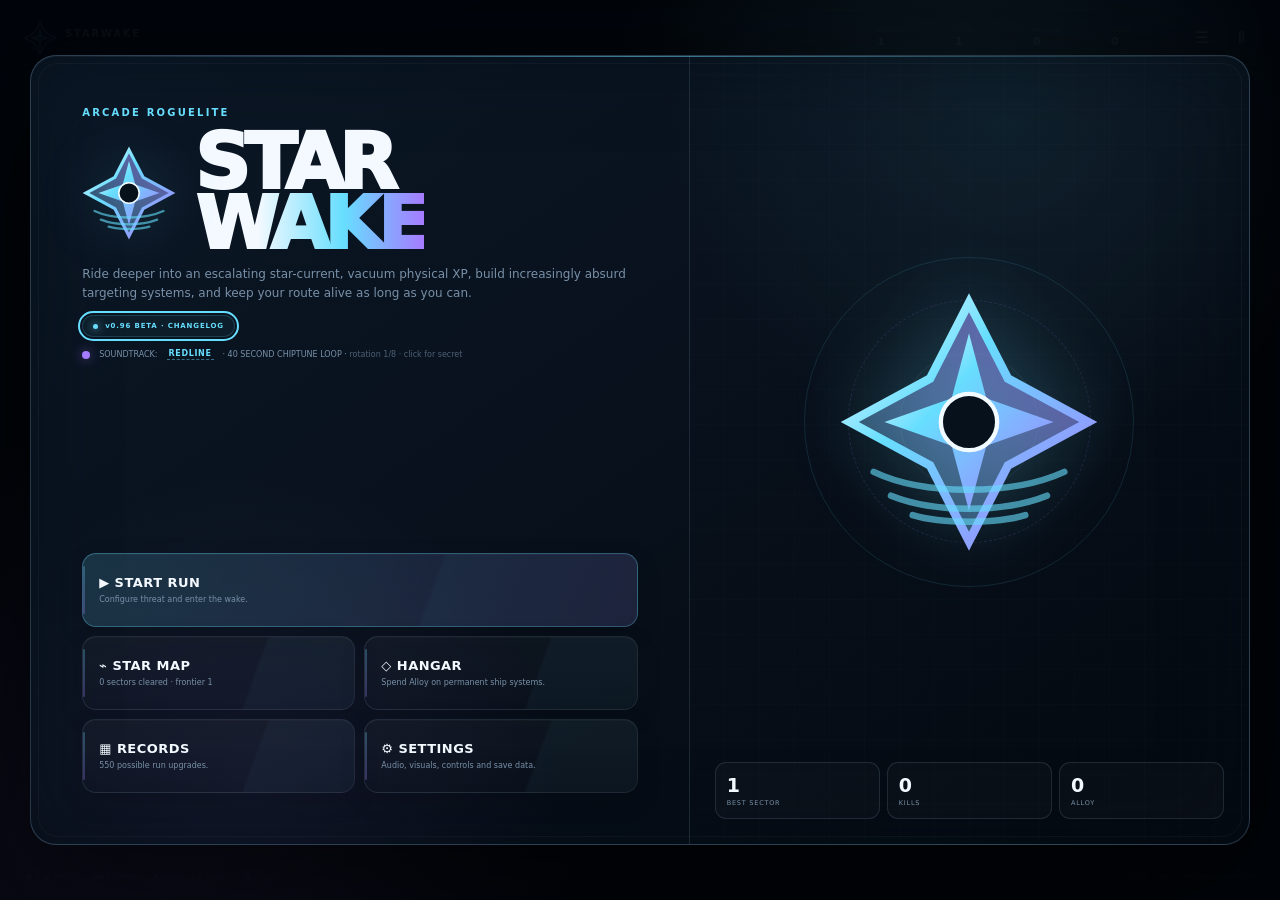
==== index.html @ 45fe1b69 "Initial Beta Release" ====
<!doctype html>
<html lang="en">
<head>
<meta charset="utf-8">
<meta name="viewport" content="width=device-width,initial-scale=1,viewport-fit=cover">
<title>STARWAKE v0.96 Beta</title>
<link rel="stylesheet" href="assets/css/core/tokens.css">
<link rel="stylesheet" href="assets/css/core/base.css">
<link rel="stylesheet" href="assets/css/front/shell.css">
<link rel="stylesheet" href="assets/css/front/identity.css">
<link rel="stylesheet" href="assets/css/front/menu.css">
<link rel="stylesheet" href="assets/css/front/screens.css">
<link rel="stylesheet" href="assets/css/front/changelog.css">
<link rel="stylesheet" href="assets/css/front/settings.css">
<link rel="stylesheet" href="assets/css/front/wipe.css">
<link rel="stylesheet" href="assets/css/game/layout.css">
<link rel="stylesheet" href="assets/css/game/hud.css">
<link rel="stylesheet" href="assets/css/game/drawer.css">
<link rel="stylesheet" href="assets/css/game/modal.css">
<link rel="stylesheet" href="assets/css/game/touch.css">
<link rel="stylesheet" href="assets/css/responsive/tablet.css">
<link rel="stylesheet" href="assets/css/responsive/mobile.css">
<link rel="stylesheet" href="assets/css/responsive/short-screen.css">
</head>
<body>
<div class="damage-screen-flash" id="damageScreenFlash"></div>

<div class="front-layer" id="frontLayer">
  <div class="front-shell" id="frontContent"></div>
</div>

<div class="game-app" id="gameApp">
  <header class="game-header">
    <div class="game-brand">
      <svg class="header-logo-svg" viewBox="0 0 100 100" aria-label="STARWAKE logo">
       <defs><linearGradient id="swg" x1="0" y1="0" x2="1" y2="1"><stop stop-color="#f2fbff"/><stop offset=".42" stop-color="#67defe"/><stop offset="1" stop-color="#a57bff"/></linearGradient></defs>
       <path d="M50 5 66 34 95 50 66 66 50 95 34 66 5 50 34 34Z" fill="none" stroke="url(#swg)" stroke-width="5"/>
       <path d="M50 18 58 42 82 50 58 58 50 82 42 58 18 50 42 42Z" fill="url(#swg)" opacity=".92"/>
       <path d="M15 71c21 8 48 8 70 0M21 80c17 6 40 6 58 0" fill="none" stroke="#67defe" stroke-width="3" stroke-linecap="round" opacity=".55"/>
      </svg>
      <div><strong>STARWAKE</strong><small>BETA BUILD</small></div>
    </div>
    <div class="run-meta">
      <div class="meta-chip"><span>SECTOR</span><b id="sectorTop">1</b></div>
      <div class="meta-chip"><span>LEVEL</span><b id="levelTop">1</b></div>
      <div class="meta-chip"><span>SALVAGE</span><b id="scrapTop">0</b></div>
      <div class="meta-chip alloy"><span>ALLOY</span><b id="alloyTop">0</b></div>
    </div>
    <div class="header-actions">
      <button class="icon-button" id="runMenuBtn" type="button" aria-label="Open build">☰</button>
      <button class="icon-button" id="pauseBtn" type="button" aria-label="Pause">Ⅱ</button>
    </div>
  </header>

  <main class="game-layout">
    <section class="game-stage" id="gamewrap">
      <canvas id="game"></canvas>

      <div class="run-hud">
        <div class="vitals">
          <div class="hud-stat"><div class="hud-head"><span>HULL</span><b id="hpText">100 / 100</b></div><div class="hud-bar"><div class="hull-fill" id="hullFill"></div></div></div>
          <div class="hud-stat"><div class="hud-head"><span>SHIELD <i class="core-state" id="shieldCoreState">NO CORE</i></span><b id="shieldText">0 / 0</b></div><div class="hud-bar"><div class="shield-fill" id="shieldFill"></div></div></div>
          <div class="hud-stat"><div class="hud-head"><span>XP</span><b id="xpText">0 / 35</b></div><div class="hud-bar"><div class="xp-fill" id="xpFill"></div></div></div>
        </div>
        <div class="hud-right-dock">
          <div class="phase-visual" aria-label="Phase Shift status">
            <div class="phase-visual-top"><span>PHASE SHIFT</span><b id="dashText">READY</b></div>
            <div class="phase-visual-key"><span id="phaseKeyVisual">SPACE</span><small>ABILITY STATUS</small></div>
            <div class="thin-track"><div id="phaseFill"></div></div>
          </div>
          <div class="counters">
            <div class="counter"><i>✹</i><div><b id="bombCount">1</b><small>NOVA</small></div></div>
            <div class="counter"><i>↻</i><div><b id="rerollCount">1</b><small>REROLL</small></div></div>
            <div class="counter"><i>×</i><div><b id="comboText">1.0</b><small>COMBO</small></div></div>
          </div>
        </div>
      </div>

      <div class="sector-card"><div class="sector-head"><span id="sectorModText">SECTOR CLEARANCE</span><b id="waveText">0 / 8</b></div><div class="sector-track"><div id="waveBar"></div></div></div>
      <div class="bossbar" id="bossBar"><div class="boss-head"><span id="bossName">ABYSS WARDEN</span><b id="bossHpText">100%</b></div><div class="boss-track"><div id="bossFill"></div></div></div>

      <div class="abilities">
        <div class="ability timed" id="overdriveStatus"><div class="ability-head"><span>OVERDRIVE</span><b id="overdriveText">OFF</b></div><div class="thin-track"><div id="overdriveFill"></div></div></div>
        <div class="ability timed" id="magnetStatus"><div class="ability-head"><span>MAGNET</span><b id="magnetText">OFF</b></div><div class="thin-track"><div id="magnetFill"></div></div></div>
        <div class="ability timed" id="slowStatus"><div class="ability-head"><span>SLOW FIELD</span><b id="slowText">OFF</b></div><div class="thin-track"><div id="slowFill"></div></div></div>
      </div>

      <div class="touch-controls" id="touchControls">
        <div class="touch-group">
          <button class="touch-btn move" id="touchLeft" type="button">◀</button>
          <button class="touch-btn move" id="touchRight" type="button">▶</button>
        </div>
        <div class="touch-group">
          <button class="touch-btn action phase" id="touchPhase" type="button">PHASE</button>
          <button class="touch-btn action bomb" id="touchBomb" type="button">NOVA</button>
          <button class="touch-btn action" id="touchBuild" type="button">BUILD</button>
          <button class="touch-btn action" id="touchPause" type="button">Ⅱ</button>
        </div>
      </div>

      <div class="overlay" id="overlay"><div class="modal" id="overlayCard"></div></div>
    </section>

    <aside class="run-drawer" id="runDrawer">
      <div class="drawer-head"><div><small>RUN SYSTEMS</small><strong>CURRENT BUILD</strong></div><button class="drawer-close" id="drawerClose" type="button">×</button></div>
      <div class="drawer-tabs">
        <button class="tab active" data-tab="build">BUILD</button>
        <button class="tab" data-tab="missions">MISSIONS</button>
        <button class="tab" data-tab="hangar">HANGAR</button>
        <button class="tab" data-tab="stats">STATS</button>
      </div>
      <div class="sidecontent" id="sidecontent"></div>
    </aside>
  </main>

  <footer class="game-footer">
    <span><kbd id="hintMoveLeft">A</kbd>/<kbd id="hintMoveRight">D</kbd> MOVE</span><span><kbd id="hintPhase">SPACE</kbd> PHASE</span><span><kbd id="hintNova">F</kbd> NOVA</span><span><kbd id="hintPause">P</kbd> PAUSE</span><span><kbd id="hintBuild">Q</kbd> BUILD</span>
    <span class="spacer"></span><span>MOUSE · TOUCH · CONTROLLER SUPPORTED</span>
  </footer>
</div>

<script src="assets/js/core/dom.js"></script>
<script src="assets/js/core/settings.js"></script>
<script src="assets/js/core/controls.js"></script>
<script src="assets/js/audio/context.js"></script>
<script src="assets/js/audio/sfx.js"></script>
<script src="assets/js/audio/music/sequencer.js"></script>
<script src="assets/js/audio/music/composer.js"></script>
<script src="assets/js/audio/music/tracks/redline.js"></script>
<script src="assets/js/audio/music/tracks/afterimage.js"></script>
<script src="assets/js/audio/music/tracks/rotation/iron-halo.js"></script>
<script src="assets/js/audio/music/tracks/rotation/event-horizon.js"></script>
<script src="assets/js/audio/music/tracks/rotation/glass-comet.js"></script>
<script src="assets/js/audio/music/tracks/rotation/solar-wound.js"></script>
<script src="assets/js/audio/music/tracks/rotation/terminal-bloom.js"></script>
<script src="assets/js/audio/music/tracks/rotation/blackout-drive.js"></script>
<script src="assets/js/audio/music/tracks/rotation/astral-crown.js"></script>
<script src="assets/js/upgrades/catalog.js"></script>
<script src="assets/js/upgrades/presentation.js"></script>
<script src="assets/js/upgrades/pool.js"></script>
<script src="assets/js/game/state/progression-data.js"></script>
<script src="assets/js/game/state/runtime.js"></script>
<script src="assets/js/game/state/create-run.js"></script>
<script src="assets/js/game/state/lifecycle.js"></script>
<script src="assets/js/ui/data/changelog-data.js"></script>
<script src="assets/js/ui/branding/logo.js"></script>
<script src="assets/js/ui/front/common.js"></script>
<script src="assets/js/ui/front/main-launch.js"></script>
<script src="assets/js/ui/front/map.js"></script>
<script src="assets/js/ui/front/hangar.js"></script>
<script src="assets/js/ui/front/settings.js"></script>
<script src="assets/js/ui/front/records.js"></script>
<script src="assets/js/ui/front/changelog.js"></script>
<script src="assets/js/ui/front/share-card.js"></script>
<script src="assets/js/ui/front/death-share.js"></script>
<script src="assets/js/ui/danger/wipe-content.js"></script>
<script src="assets/js/ui/danger/wipe-gauntlet.js"></script>
<script src="assets/js/ui/danger/wipe-shutdown.js"></script>
<script src="assets/js/effects/vfx.js"></script>
<script src="assets/js/game/entities/spawn-drops.js"></script>
<script src="assets/js/game/combat/targeting.js"></script>
<script src="assets/js/game/combat/enemy-damage.js"></script>
<script src="assets/js/game/combat/player-defense.js"></script>
<script src="assets/js/game/run/flow.js"></script>
<script src="assets/js/ui/drawer.js"></script>
<script src="assets/js/input/common.js"></script>
<script src="assets/js/input/controller.js"></script>
<script src="assets/js/input/keyboard.js"></script>
<script src="assets/js/input/ui-events.js"></script>
<script src="assets/js/input/touch.js"></script>
<script src="assets/js/input/pointer.js"></script>
<script src="assets/js/game/update/gameplay.js"></script>
<script src="assets/js/game/update/meta-vfx.js"></script>
<script src="assets/js/render/helpers-enemies.js"></script>
<script src="assets/js/render/player.js"></script>
<script src="assets/js/render/scene.js"></script>
<script src="assets/js/ui/hud.js"></script>
<script src="assets/js/core/loop.js"></script>
<script src="assets/js/core/bootstrap.js"></script>
</body>
</html>
---- assets/css/core/tokens.css ----
/* STARWAKE v0.96 — tokens */

:root{
  --bg:#02050a;--panel:#08111c;--panel2:#0d1927;--card:#101f30;
  --line:rgba(184,224,255,.12);--line2:rgba(184,224,255,.22);
  --text:#f3f9ff;--muted:#7890a8;--cyan:#67defe;--blue:#6b91ff;
  --violet:#a57bff;--green:#72efa5;--gold:#ffd36a;--red:#ff657b;--orange:#ff9b61;
}
---- assets/css/core/base.css ----
/* STARWAKE v0.96 — base */

*{box-sizing:border-box}

html,body{height:100%;margin:0;overflow:hidden;background:var(--bg);color:var(--text);
  font-family:Inter,ui-sans-serif,system-ui,-apple-system,BlinkMacSystemFont,"Segoe UI",sans-serif}

body{background:
 radial-gradient(circle at 16% -8%,rgba(66,158,255,.11),transparent 34%),
 radial-gradient(circle at 88% 5%,rgba(165,123,255,.08),transparent 30%),
 linear-gradient(180deg,#040a13,#02050a 70%)}

button{font:inherit}

button:focus-visible{outline:2px solid var(--cyan);outline-offset:2px}

kbd{font:inherit;border:1px solid rgba(255,255,255,.14);background:#111c29;border-radius:5px;padding:2px 5px;color:#eef9ff}

.tab{min-height:31px;border:1px solid var(--line);border-radius:7px;background:#08111b;color:var(--muted);font-size:6px;cursor:pointer}

.tab.active{color:var(--text);border-color:rgba(103,222,254,.24);background:rgba(103,222,254,.06)}
---- assets/css/front/shell.css ----
/* STARWAKE v0.96 — shell */

.front-layer{position:fixed;inset:0;z-index:300;display:grid;place-items:center;padding:10px;
  background:
  radial-gradient(circle at 75% 17%,rgba(103,222,254,.10),transparent 30%),
  radial-gradient(circle at 14% 90%,rgba(165,123,255,.08),transparent 30%),
  rgba(2,5,10,.97)}

.front-layer.hidden{display:none}

.front-shell{position:relative;width:min(1220px,100%);height:min(790px,calc(100dvh - 20px));min-height:0;
  overflow:hidden;border:1px solid rgba(160,214,255,.22);border-radius:26px;
  background:
    radial-gradient(circle at 80% 8%,rgba(103,222,254,.075),transparent 28%),
    radial-gradient(circle at 18% 92%,rgba(165,123,255,.07),transparent 25%),
    linear-gradient(145deg,rgba(12,24,39,.992),rgba(4,9,16,.997));
  box-shadow:0 36px 130px rgba(0,0,0,.65),inset 0 1px rgba(255,255,255,.035),inset 0 0 80px rgba(4,13,22,.55)}

.front-shell::before{content:"";position:absolute;inset:7px;border:1px solid rgba(255,255,255,.035);border-radius:20px;pointer-events:none;z-index:10}

.front-shell::after{content:"";position:absolute;left:28px;right:28px;top:0;height:1px;background:linear-gradient(90deg,transparent,rgba(103,222,254,.5),transparent);pointer-events:none}

.menu-layout{display:grid;grid-template-columns:minmax(0,1.08fr) minmax(330px,.92fr);height:100%;min-height:0}

.menu-left{padding:clamp(25px,4vw,52px);display:flex;flex-direction:column;min-height:0}
---- assets/css/front/identity.css ----
/* STARWAKE v0.96 — identity */

.menu-eyebrow{font-size:10px;letter-spacing:.22em;color:var(--cyan);font-weight:900}

.menu-title{font-size:clamp(54px,7.2vw,92px);letter-spacing:-.07em;line-height:.84;margin:16px 0 13px;font-weight:950}

.menu-subtitle{max-width:620px;font-size:12px;line-height:1.55;color:var(--muted);margin:0}

.menu-music{display:flex;align-items:center;gap:9px;margin-top:12px;color:var(--muted);font-size:8px}

.music-dot{width:8px;height:8px;border-radius:50%;background:var(--violet);box-shadow:0 0 12px rgba(165,123,255,.55)}

.song-name{appearance:none;border:0;border-bottom:1px dashed rgba(103,222,254,.45);padding:0 2px 1px;background:transparent;color:var(--cyan);font:inherit;font-weight:900;letter-spacing:.08em;cursor:pointer}

.song-name:hover,.song-name:focus-visible{color:#fff;border-bottom-color:#fff;outline:none}

.song-secret-note{opacity:.62}

.version-chip{display:inline-flex;align-items:center;gap:7px;margin-top:13px;width:max-content;border:1px solid rgba(103,222,254,.18);border-radius:999px;
 padding:6px 10px;background:rgba(103,222,254,.045);color:var(--cyan);font-size:7px;font-weight:900;letter-spacing:.12em;cursor:pointer}

.version-chip::before{content:"";width:5px;height:5px;border-radius:50%;background:var(--cyan);box-shadow:0 0 8px var(--cyan)}

.logo-lockup{display:flex;align-items:center;gap:18px;margin:15px 0 12px}

.logo-mark{width:94px;height:94px;filter:drop-shadow(0 0 28px rgba(103,222,254,.17))}

.logo-word{font-weight:950;font-size:clamp(46px,6vw,80px);letter-spacing:-.075em;line-height:.78}

.logo-word span{display:block}

.logo-word span:last-child{background:linear-gradient(90deg,#f3f9ff 0 28%,#67defe 65%,#a57bff);-webkit-background-clip:text;background-clip:text;color:transparent}

.header-logo-svg{width:34px;height:34px;filter:drop-shadow(0 0 9px rgba(103,222,254,.18))}
---- assets/css/front/menu.css ----
/* STARWAKE v0.96 — menu */

.menu-stage .logo-mark{width:min(260px,68%);height:auto;filter:drop-shadow(0 0 38px rgba(103,222,254,.22))}

.menu-nav{display:grid;grid-template-columns:repeat(2,minmax(0,1fr));gap:9px;margin-top:auto}

.menu-button{position:relative;overflow:hidden;min-height:74px;text-align:left;padding:14px 16px;border:1px solid rgba(179,222,255,.11);border-radius:14px;
  color:var(--text);background:linear-gradient(180deg,rgba(255,255,255,.032),rgba(255,255,255,.012));cursor:pointer;transition:.16s ease;
  box-shadow:inset 0 1px rgba(255,255,255,.025),0 8px 26px rgba(0,0,0,.13)}

.menu-button::before{content:"";position:absolute;left:0;top:12px;bottom:12px;width:2px;border-radius:4px;background:linear-gradient(var(--cyan),var(--violet));opacity:.28}

.menu-button::after{content:"";position:absolute;inset:0;background:linear-gradient(110deg,transparent 0 62%,rgba(103,222,254,.035) 63% 100%);pointer-events:none}

.menu-button:hover,.menu-button:focus-visible{transform:translateY(-2px);border-color:rgba(103,222,254,.30);background:rgba(103,222,254,.055)}

.menu-button.primary{grid-column:1/-1;background:linear-gradient(105deg,rgba(103,222,254,.16),rgba(165,123,255,.12));border-color:rgba(103,222,254,.31)}

.menu-button strong{display:block;font-size:13px;letter-spacing:.035em}

.menu-button span{display:block;margin-top:4px;font-size:8px;color:var(--muted);line-height:1.4}

.menu-right{position:relative;padding:25px;border-left:1px solid var(--line);display:flex;flex-direction:column;
  background:
  radial-gradient(circle at 50% 43%,rgba(103,222,254,.075),transparent 30%),
  repeating-linear-gradient(0deg,transparent 0 34px,rgba(255,255,255,.017) 35px),
  repeating-linear-gradient(90deg,transparent 0 34px,rgba(255,255,255,.017) 35px)}

.menu-stage{position:relative;flex:1;display:grid;place-items:center;min-height:0}

.menu-ring{position:absolute;width:min(330px,76%);aspect-ratio:1;border-radius:50%;border:1px solid rgba(103,222,254,.12)}

.menu-ring:before,.menu-ring:after{content:"";position:absolute;border-radius:50%;inset:13%;border:1px dashed rgba(165,123,255,.15)}

.menu-ring:after{inset:29%;border-style:solid;border-color:rgba(255,255,255,.06)}

.menu-ship{position:relative;width:132px;height:175px;filter:drop-shadow(0 0 26px rgba(103,222,254,.24))}

.menu-ship:before{content:"";position:absolute;left:50%;top:5px;transform:translateX(-50%);width:46px;height:132px;
  clip-path:polygon(50% 0,100% 71%,72% 64%,64% 100%,36% 100%,28% 64%,0 71%);
  background:linear-gradient(90deg,#2b85ae,#e9fbff 47%,#67dffe 51%,#1d5c85)}

.menu-ship:after{content:"";position:absolute;left:50%;top:46px;transform:translateX(-50%);width:18px;height:48px;border-radius:50% 50% 30% 30%;
  background:linear-gradient(#d9fdff,#4e8ed2);box-shadow:0 0 25px rgba(103,222,254,.45)}

.menu-record{display:grid;grid-template-columns:repeat(3,1fr);gap:7px}

.menu-record div{padding:11px;border:1px solid var(--line);border-radius:11px;background:rgba(255,255,255,.022)}

.menu-record b{display:block;font-size:19px}

.menu-record span{display:block;margin-top:3px;font-size:6.5px;letter-spacing:.12em;color:var(--muted)}
---- assets/css/front/screens.css ----
/* STARWAKE v0.96 — screens */

.front-screen{display:flex;flex-direction:column;height:100%;min-height:0;padding:26px}

.front-top{display:flex;justify-content:space-between;align-items:center;gap:14px;margin-bottom:14px}

.front-top h2{font-size:25px;margin:0;letter-spacing:-.035em}

.front-top p{font-size:9px;color:var(--muted);margin:4px 0 0}

.front-action,.back-button{border:1px solid var(--line);border-radius:10px;background:#0b1623;color:var(--text);padding:9px 13px;cursor:pointer;font-size:8px}

.front-action.primary{background:linear-gradient(100deg,rgba(103,222,254,.16),rgba(165,123,255,.12));border-color:rgba(103,222,254,.28)}

.content-scroll{min-height:0;overflow:auto;scrollbar-width:none}

.content-scroll::-webkit-scrollbar{display:none}

.screen-card{border:1px solid rgba(179,222,255,.105);border-radius:15px;
 background:linear-gradient(180deg,rgba(255,255,255,.027),rgba(255,255,255,.010));padding:14px;min-height:0;
 box-shadow:inset 0 1px rgba(255,255,255,.025),0 14px 38px rgba(0,0,0,.12)}

.screen-card h3{font-size:11px;margin:0 0 7px}

.screen-card p{font-size:8px;line-height:1.5;color:var(--muted);margin:0}

.launch-grid,.hangar-grid{display:grid;grid-template-columns:repeat(3,1fr);gap:9px}

.launch-card,.hangar-card{padding:13px;border:1px solid var(--line);border-radius:13px;background:rgba(255,255,255,.02);color:var(--text);text-align:left}

button.launch-card,button.hangar-card{cursor:pointer}

.launch-card.selected{border-color:rgba(103,222,254,.38);background:rgba(103,222,254,.055)}

.tile-icon{width:34px;height:34px;border-radius:10px;display:grid;place-items:center;margin-bottom:8px;background:rgba(103,222,254,.07);border:1px solid rgba(103,222,254,.15);color:var(--cyan);font-size:16px}

.launch-card h3,.hangar-card h3{font-size:10px;margin:0}

.launch-card p,.hangar-card p{font-size:7px;color:var(--muted);margin:4px 0 8px;line-height:1.4}

.map-card{position:relative;overflow:hidden;padding:0;flex:1}

.sector-map{width:100%;height:100%;display:block}

.map-path{fill:none;stroke:rgba(118,150,184,.23);stroke-width:4;stroke-linecap:round;stroke-dasharray:7 8}

.map-path.complete{stroke:rgba(103,222,254,.45);stroke-dasharray:none}

.map-node text{font-family:inherit;font-weight:900;fill:#f4fbff;text-anchor:middle;dominant-baseline:central;font-size:9px}

.map-node.completed circle,.map-node.completed polygon{fill:#0c3142;stroke:#67defe;stroke-width:2}

.map-node.current circle,.map-node.current polygon{fill:#4f3377;stroke:#c79cff;stroke-width:2;filter:drop-shadow(0 0 7px rgba(165,123,255,.55))}

.map-node.locked{opacity:.34}

.map-node.locked circle,.map-node.locked polygon{fill:#111a27;stroke:#47566b;stroke-width:2}

.map-node.boss circle,.map-node.boss polygon{stroke:#ffd36a}

.map-summary{position:absolute;z-index:2;left:14px;top:13px;padding:8px 10px;border:1px solid var(--line);border-radius:10px;background:rgba(4,9,15,.78)}

.map-summary b{font-size:17px}

.map-summary span{display:block;font-size:6px;color:var(--muted);letter-spacing:.12em}

.stats-grid{display:grid;grid-template-columns:repeat(3,1fr);gap:9px}

.big-stat{padding:14px;border:1px solid var(--line);border-radius:13px;background:rgba(255,255,255,.02)}

.big-stat b{display:block;font-size:24px}

.big-stat span{font-size:6px;letter-spacing:.12em;color:var(--muted)}

.share-layout{display:grid;grid-template-columns:minmax(0,1.15fr) minmax(250px,.85fr);gap:12px;min-height:0;flex:1}

.share-preview{display:grid;place-items:center;min-height:0;border:1px solid var(--line);border-radius:15px;background:#03070d;overflow:hidden}

.share-preview canvas{max-width:100%;max-height:100%;width:auto;height:auto}

.share-actions{display:flex;flex-direction:column;gap:8px}

.share-status{min-height:39px;padding:9px;border:1px solid var(--line);border-radius:10px;color:var(--muted);font-size:7px;line-height:1.45}
---- assets/css/front/changelog.css ----
/* STARWAKE v0.96 — changelog */

.changelog-shell{display:grid;grid-template-columns:210px minmax(0,1fr);gap:10px;min-height:0;flex:1}

.changelog-list{display:grid;align-content:start;gap:5px;padding:8px;border:1px solid var(--line);border-radius:13px;background:rgba(255,255,255,.012)}

.change-version{display:flex;justify-content:space-between;align-items:center;gap:8px;text-align:left;padding:9px;border:1px solid transparent;border-radius:9px;background:transparent;color:var(--muted);cursor:pointer}

.change-version.active{border-color:rgba(103,222,254,.22);background:rgba(103,222,254,.055);color:var(--text)}

.change-version b{font-size:8px}

.change-version span{font-size:5.5px;color:var(--muted)}

.changelog-detail{min-width:0;overflow:auto;scrollbar-width:none;padding:17px;border:1px solid var(--line);border-radius:14px;background:linear-gradient(180deg,rgba(255,255,255,.025),rgba(255,255,255,.01))}

.changelog-detail::-webkit-scrollbar{display:none}

.changelog-detail h3{font-size:25px;margin:3px 0 5px;letter-spacing:-.04em}

.changelog-detail .date{font-size:6px;color:var(--cyan);letter-spacing:.15em}

.change-grid{display:grid;grid-template-columns:repeat(2,minmax(0,1fr));gap:7px;margin-top:13px}

.change-card{padding:10px;border:1px solid var(--line);border-radius:10px;background:rgba(255,255,255,.014)}

.change-card b{display:block;font-size:8px;margin-bottom:3px}

.change-card p{font-size:6.5px;color:var(--muted);line-height:1.45;margin:0}
---- assets/css/front/settings.css ----
/* STARWAKE — settings */
.settings-grid{display:grid;grid-template-columns:repeat(2,minmax(0,1fr));gap:10px}
.settings-section{padding:14px;border:1px solid var(--line);border-radius:14px;background:linear-gradient(180deg,rgba(255,255,255,.025),rgba(255,255,255,.009))}
.settings-section.wide{grid-column:1/-1}.settings-section h3{margin:0 0 4px;font-size:11px}.settings-section>p{margin:0 0 11px;font-size:7px;line-height:1.45;color:var(--muted)}
.setting-row{display:grid;grid-template-columns:minmax(0,1fr) auto;align-items:center;gap:12px;min-height:46px;padding:8px 0;border-top:1px solid rgba(255,255,255,.055)}
.setting-row:first-of-type{border-top:0}.setting-copy b{display:block;font-size:8px}.setting-copy span{display:block;margin-top:2px;font-size:6px;color:var(--muted);line-height:1.35}
.setting-toggle{min-width:68px;border:1px solid var(--line);border-radius:999px;padding:7px 10px;background:#08131f;color:var(--muted);font-size:6px;font-weight:900;cursor:pointer}.setting-toggle.on{border-color:rgba(114,239,165,.3);background:rgba(114,239,165,.07);color:var(--green)}
.volume-control{display:flex;align-items:center;gap:8px;min-width:180px}.volume-control input{width:130px;accent-color:var(--cyan)}.volume-value{width:34px;text-align:right;font-size:7px;color:var(--cyan)}
.control-grid{display:grid;grid-template-columns:repeat(3,minmax(0,1fr));gap:7px}.control-bind{display:grid;grid-template-columns:1fr auto;gap:8px;align-items:center;padding:9px;border:1px solid var(--line);border-radius:10px;background:rgba(255,255,255,.014)}.control-bind b{font-size:7px}.control-bind span{font-size:5.5px;color:var(--muted);display:block;margin-top:2px}.bind-button{min-width:75px;border:1px solid rgba(103,222,254,.2);border-radius:8px;padding:8px;background:rgba(103,222,254,.05);color:var(--cyan);font-size:6px;font-weight:900;cursor:pointer}.bind-button.waiting{animation:bindPulse .7s infinite alternate;color:#fff}@keyframes bindPulse{to{box-shadow:0 0 18px rgba(103,222,254,.28);border-color:var(--cyan)}}
.soundtrack-list{display:flex;flex-wrap:wrap;gap:5px;margin-top:8px}.soundtrack-chip{padding:5px 7px;border:1px solid var(--line);border-radius:999px;color:var(--muted);font-size:5.5px}.soundtrack-chip.secret{color:var(--violet);border-style:dashed}
.danger-zone{border-color:rgba(255,101,123,.22);background:linear-gradient(180deg,rgba(255,101,123,.055),rgba(255,101,123,.012))}.danger-zone h3{color:var(--red)}.danger-button{border:1px solid rgba(255,101,123,.36);border-radius:10px;padding:10px 13px;background:rgba(255,101,123,.07);color:#ffdbe1;font-size:7px;font-weight:950;letter-spacing:.08em;cursor:pointer}.danger-warning{font-size:6px;color:#d995a0;line-height:1.45;margin-top:8px}
@media(max-width:700px){.settings-grid{grid-template-columns:1fr}.settings-section.wide{grid-column:auto}.control-grid{grid-template-columns:1fr}.volume-control{min-width:140px}.volume-control input{width:92px}}
.volume-step{width:30px;height:30px;border:1px solid var(--line);border-radius:8px;background:#091522;color:var(--text);font-size:13px;font-weight:900;cursor:pointer}.volume-step:hover,.volume-step:focus-visible{border-color:rgba(103,222,254,.28);color:var(--cyan)}
.warning-stack{display:grid;grid-template-columns:repeat(3,minmax(0,1fr));gap:6px;margin:11px 0}.warning-sign{padding:9px;border:1px solid rgba(255,101,123,.2);border-radius:9px;background:rgba(255,101,123,.045);font-size:6px;font-weight:900;color:#ffc1cb;text-align:center;letter-spacing:.06em}@media(max-width:620px){.warning-stack{grid-template-columns:1fr}}
---- assets/css/front/wipe.css ----
/* Deliberately absurd save-wipe confirmation sequence. */
.wipe-experience{position:fixed;inset:0;z-index:1000;overflow:hidden;background:rgba(1,3,7,.94);backdrop-filter:blur(14px);color:var(--text)}
.wipe-experience[hidden]{display:none}.wipe-grid{position:absolute;inset:0;background:repeating-linear-gradient(0deg,transparent 0 31px,rgba(255,255,255,.015) 32px),repeating-linear-gradient(90deg,transparent 0 31px,rgba(255,255,255,.015) 32px)}
.wipe-card{position:absolute;width:min(390px,calc(100vw - 24px));padding:18px;border:1px solid rgba(255,101,123,.28);border-radius:16px;background:linear-gradient(180deg,rgba(22,13,20,.97),rgba(7,8,13,.985));box-shadow:0 28px 90px rgba(0,0,0,.55),inset 0 1px rgba(255,255,255,.035);transition:left .16s cubic-bezier(.2,.8,.2,1),top .16s cubic-bezier(.2,.8,.2,1)}
.wipe-card small{font-size:6px;color:var(--red);letter-spacing:.16em}.wipe-card h2{font-size:23px;line-height:1;margin:7px 0}.wipe-card p{font-size:8px;line-height:1.5;color:#a98590;margin:0 0 13px}.wipe-progress{height:4px;border-radius:99px;background:#170a0e;overflow:hidden;margin-bottom:13px}.wipe-progress>div{height:100%;background:linear-gradient(90deg,var(--red),var(--gold));transition:width .2s}.wipe-chase-button{width:100%;min-height:46px;border:1px solid rgba(255,101,123,.35);border-radius:10px;background:rgba(255,101,123,.08);color:#ffe9ed;font-weight:950;font-size:8px;letter-spacing:.06em;cursor:pointer}.wipe-chase-button.ready{border-color:rgba(255,211,106,.42);background:rgba(255,211,106,.08);color:var(--gold)}
.wipe-teleport-flash{position:fixed;width:8px;height:8px;border:2px solid var(--red);border-radius:50%;pointer-events:none;animation:wipeBurst .42s ease-out forwards}@keyframes wipeBurst{to{width:130px;height:130px;transform:translate(-61px,-61px);opacity:0;border-color:var(--gold)}}
.wipe-counter{position:absolute;right:13px;bottom:10px;font-size:5.5px;color:#765b64;letter-spacing:.1em}
.site-failure .game-app,.site-failure .front-layer{animation:siteFail .09s steps(2) infinite}@keyframes siteFail{0%{transform:translate(0);filter:none}25%{transform:translate(5px,-2px);filter:hue-rotate(25deg) contrast(1.5)}50%{transform:translate(-4px,2px);filter:invert(.08) contrast(1.8)}75%{transform:translate(2px,4px)}}
.shutdown-screen{position:fixed;inset:0;z-index:1100;background:#000;display:grid;place-items:center;color:#d9ffe2;font-family:Consolas,monospace}.shutdown-screen.crt::before{content:"";position:absolute;left:0;right:0;top:50%;height:2px;background:#eaffee;box-shadow:0 0 22px #fff;animation:crtLine .9s ease-in forwards}@keyframes crtLine{0%{transform:scaleX(1);opacity:1}65%{transform:scaleX(.08);opacity:1}100%{transform:scaleX(0);opacity:0}}
.boot-log{width:min(680px,88vw);font-size:12px;line-height:1.6;white-space:pre-wrap;color:#80e6a2;text-shadow:0 0 8px rgba(128,230,162,.28)}.boot-cursor::after{content:"_";animation:blink .65s steps(1) infinite}@keyframes blink{50%{opacity:0}}
.secret-toast{position:fixed;z-index:950;left:50%;top:26px;transform:translateX(-50%) translateY(-20px);opacity:0;min-width:min(480px,calc(100vw - 24px));padding:12px 15px;border:1px solid rgba(165,123,255,.30);border-radius:12px;background:rgba(9,7,17,.96);box-shadow:0 18px 60px rgba(0,0,0,.4);transition:.22s ease;color:#efe7ff;font-size:8px;text-align:center}.secret-toast.show{transform:translateX(-50%) translateY(0);opacity:1}.secret-toast b{color:#c9aaff}
---- assets/css/game/layout.css ----
/* STARWAKE v0.96 — layout */

.game-app{height:100dvh;min-height:0;padding:10px;max-width:1700px;margin:0 auto;display:grid;grid-template-rows:55px minmax(0,1fr) 28px;gap:8px}

.game-header{display:flex;align-items:center;gap:10px;padding:7px 10px 7px 12px;border:1px solid rgba(179,222,255,.13);border-radius:15px;
 background:linear-gradient(180deg,rgba(11,22,35,.95),rgba(5,11,18,.93));backdrop-filter:blur(12px);
 box-shadow:inset 0 1px rgba(255,255,255,.035),0 10px 34px rgba(0,0,0,.20)}

.game-brand{display:flex;align-items:center;gap:8px;min-width:165px}

.game-logo{width:32px;height:32px;border-radius:9px;background:linear-gradient(145deg,var(--cyan),var(--violet));padding:6px}

.game-logo span{display:block;width:100%;height:100%;border-radius:5px;background:#07111c}

.game-brand strong{display:block;font-size:10px;letter-spacing:.18em}

.game-brand small{display:block;font-size:6px;color:var(--muted);margin-top:2px}

.run-meta{margin-left:auto;display:flex;gap:6px}

.meta-chip{min-width:72px;padding:5px 8px;border:1px solid var(--line);border-radius:9px;background:rgba(255,255,255,.02)}

.meta-chip span{display:block;font-size:5.5px;letter-spacing:.12em;color:var(--muted)}

.meta-chip b{display:block;font-size:11px;margin-top:2px}

.meta-chip.alloy b{color:var(--gold)}

.header-actions{display:flex;gap:5px}

.icon-button{width:35px;height:35px;border:1px solid var(--line);border-radius:9px;background:#0b1521;color:var(--text);cursor:pointer}

.game-layout{display:grid;grid-template-columns:minmax(0,1fr) 330px;gap:8px;min-height:0}

.game-stage{position:relative;min-height:0;min-width:0;overflow:hidden;border:1px solid rgba(179,222,255,.13);border-radius:18px;
 background:
 radial-gradient(circle at 50% 100%,rgba(103,222,254,.035),transparent 38%),
 linear-gradient(180deg,#03070d,#02050a);
 box-shadow:inset 0 0 70px rgba(0,0,0,.48),0 18px 54px rgba(0,0,0,.16)}

#game{width:100%;height:100%;display:block;touch-action:none}
---- assets/css/game/hud.css ----
/* STARWAKE v0.96 — hud */

.run-hud{position:absolute;left:12px;right:12px;bottom:12px;display:flex;justify-content:space-between;align-items:flex-end;gap:10px;pointer-events:none;z-index:5}

.vitals{width:min(360px,43%);padding:9px 10px;border:1px solid rgba(255,255,255,.10);border-radius:12px;background:linear-gradient(180deg,rgba(7,15,25,.89),rgba(3,8,14,.86));backdrop-filter:blur(10px);box-shadow:0 -12px 35px rgba(0,0,0,.18)}

.hud-stat{margin-bottom:6px}

.hud-stat:last-child{margin-bottom:0}

.hud-head{display:flex;justify-content:space-between;gap:8px;margin-bottom:3px;font-size:6px;color:var(--muted);letter-spacing:.10em}

.hud-head b{font-size:7px;color:var(--text);letter-spacing:0}

.hud-bar,.thin-track,.sector-track,.boss-track{height:5px;border:1px solid rgba(255,255,255,.055);background:#03070d;border-radius:999px;overflow:hidden}

.hud-bar>div,.thin-track>div,.sector-track>div,.boss-track>div{height:100%;width:0%;border-radius:999px;transition:width .1s linear}

.hull-fill{background:linear-gradient(90deg,var(--red),var(--orange))}

.shield-fill{background:linear-gradient(90deg,var(--blue),var(--cyan))}

.shield-fill.rebooting{background:linear-gradient(90deg,var(--red),var(--gold))}

.xp-fill{background:linear-gradient(90deg,var(--violet),#d68eff)}

.core-state{font-style:normal;font-size:5px;margin-left:5px;color:var(--green);letter-spacing:.08em}

.core-state.offline{color:var(--red)}

.core-state.recovering{color:var(--gold)}

.game-stage.critical-hull{box-shadow:inset 0 0 72px rgba(255,40,65,.10)}

.damage-screen-flash{position:fixed;inset:0;z-index:250;pointer-events:none;opacity:0;
 background:radial-gradient(circle at 50% 48%,rgba(255,30,50,.015) 15%,rgba(255,25,48,.08) 48%,rgba(255,0,30,.34) 100%);
 transition:opacity .035s linear}

.counters{display:grid;grid-template-columns:repeat(3,78px);gap:6px}

.counter{display:grid;grid-template-columns:25px 1fr;align-items:center;gap:6px;height:42px;padding:6px;border:1px solid rgba(255,255,255,.10);border-radius:11px;background:linear-gradient(180deg,rgba(7,15,25,.89),rgba(3,8,14,.86));backdrop-filter:blur(10px);box-shadow:0 -12px 35px rgba(0,0,0,.16)}

.counter i{width:24px;height:24px;border-radius:7px;display:grid;place-items:center;font-style:normal;background:rgba(103,222,254,.07);border:1px solid rgba(103,222,254,.14);color:var(--cyan);font-size:11px}

.counter b{display:block;font-size:10px;line-height:1}

.counter small{display:block;font-size:5px;letter-spacing:.1em;color:var(--muted);margin-top:2px}

.sector-card{position:absolute;left:50%;top:12px;transform:translateX(-50%);width:min(310px,30%);padding:7px 9px;border:1px solid rgba(255,255,255,.075);border-radius:10px;background:rgba(4,9,16,.68);backdrop-filter:blur(8px);z-index:4}

.sector-head,.ability-head,.boss-head{display:flex;justify-content:space-between;gap:7px;margin-bottom:3px;font-size:5.7px;color:var(--muted);letter-spacing:.08em}

.sector-head b,.ability-head b,.boss-head b{font-size:6.3px;color:var(--text)}

.sector-track>div{background:linear-gradient(90deg,var(--cyan),var(--violet))}

.bossbar{position:absolute;left:50%;top:57px;transform:translateX(-50%);width:min(460px,58%);display:none;padding:7px 9px;border:1px solid rgba(255,155,97,.24);border-radius:10px;background:rgba(15,8,7,.75);z-index:4}

.boss-track>div{background:linear-gradient(90deg,var(--orange),var(--red))}

.abilities{position:absolute;left:12px;top:78px;width:min(245px,32%);display:grid;gap:4px;z-index:4;pointer-events:none}

.ability{padding:5px 7px;border:1px solid rgba(255,255,255,.06);border-radius:8px;background:rgba(4,9,16,.60)}

.ability.timed{display:none}

.ability.timed.active{display:block}

#phaseFill{background:linear-gradient(90deg,var(--cyan),var(--green))}

#overdriveFill{background:linear-gradient(90deg,var(--orange),var(--gold))}

#magnetFill{background:linear-gradient(90deg,var(--violet),var(--cyan))}

#slowFill{background:linear-gradient(90deg,#80cbff,#e1fbff)}

.hud-right-dock{display:flex;align-items:flex-end;gap:7px;min-width:0}
.phase-visual{width:142px;min-height:54px;padding:7px 8px;border:1px solid rgba(103,222,254,.16);border-radius:12px;background:linear-gradient(180deg,rgba(9,22,34,.92),rgba(3,9,15,.90));box-shadow:0 -12px 35px rgba(0,0,0,.16),inset 0 1px rgba(255,255,255,.025)}
.phase-visual-top{display:flex;justify-content:space-between;gap:7px;font-size:5.5px;color:var(--muted);letter-spacing:.09em}.phase-visual-top b{color:var(--cyan);font-size:6px}
.phase-visual-key{display:flex;justify-content:space-between;align-items:center;margin:5px 0 4px;padding:5px 7px;border:1px solid rgba(103,222,254,.13);border-radius:8px;background:linear-gradient(180deg,rgba(103,222,254,.055),rgba(103,222,254,.018));box-shadow:inset 0 -2px rgba(0,0,0,.18)}
.phase-visual-key span{font-size:8px;font-weight:950;color:var(--text)}.phase-visual-key small{font-size:4.6px;letter-spacing:.08em;color:var(--muted)}
---- assets/css/game/drawer.css ----
/* STARWAKE v0.96 — drawer */

.run-drawer{min-height:0;display:grid;grid-template-rows:auto auto minmax(0,1fr);border:1px solid rgba(179,222,255,.13);border-radius:18px;
 background:
 radial-gradient(circle at 100% 0,rgba(103,222,254,.045),transparent 30%),
 linear-gradient(180deg,rgba(11,21,34,.975),rgba(4,9,16,.992));overflow:hidden;
 box-shadow:inset 0 1px rgba(255,255,255,.03),0 18px 54px rgba(0,0,0,.16)}

.drawer-head{padding:13px 13px 10px;display:flex;justify-content:space-between;align-items:center;border-bottom:1px solid var(--line)}

.drawer-head small{display:block;font-size:6px;letter-spacing:.14em;color:var(--cyan)}

.drawer-head strong{display:block;font-size:10px;margin-top:3px}

.drawer-close{display:none;width:30px;height:30px;border:1px solid var(--line);border-radius:8px;background:#0b1520;color:var(--text)}

.drawer-tabs{display:grid;grid-template-columns:repeat(4,1fr);gap:4px;padding:7px;border-bottom:1px solid var(--line)}

.sidecontent{min-height:0;overflow:auto;padding:9px;scrollbar-width:none}

.sidecontent::-webkit-scrollbar{display:none}

.side-stats{display:grid;grid-template-columns:repeat(2,1fr);gap:5px}

.side-stat{padding:8px;border:1px solid var(--line);border-radius:8px;background:rgba(255,255,255,.016)}

.side-stat b{display:block;font-size:10px}

.side-stat span{font-size:5px;color:var(--muted);letter-spacing:.09em}

.drawer-section{margin:10px 0 5px;font-size:6px;color:var(--muted);letter-spacing:.14em}

.build-list{display:grid;gap:5px}

.build-item{display:grid;grid-template-columns:28px 1fr auto;gap:7px;align-items:center;padding:7px;border:1px solid var(--line);border-radius:8px;background:rgba(255,255,255,.014)}

.build-icon{width:28px;height:28px;border-radius:8px;display:grid;place-items:center;background:rgba(103,222,254,.06);border:1px solid rgba(103,222,254,.12);color:var(--cyan);font-size:13px}

.build-item h4{font-size:7px;margin:0}

.build-item p{font-size:5.7px;color:var(--muted);margin:2px 0 0}

.build-level{font-size:7px;color:var(--cyan)}

.eventlog{display:grid;gap:4px}

.log{padding:6px 7px;border-left:2px solid rgba(103,222,254,.25);background:rgba(255,255,255,.012);font-size:6px;color:var(--muted)}

.mission,.achievement,.side-buy{display:block;width:100%;text-align:left;padding:8px;border:1px solid var(--line);border-radius:8px;background:rgba(255,255,255,.015);color:var(--text);margin-bottom:5px}

.mission b,.achievement h3,.side-buy h3{font-size:7px;margin:0}

.mission div,.achievement div,.side-buy div{font-size:6px;color:var(--muted);margin-top:2px}

.progress{height:4px;border-radius:99px;background:#03070d;overflow:hidden;margin-top:5px}

.progress>div{height:100%;background:var(--green)}

.game-footer{display:flex;align-items:center;gap:10px;padding:0 10px;border:1px solid var(--line);border-radius:10px;background:rgba(7,13,21,.89);font-size:6px;color:var(--muted)}

.game-footer .spacer{flex:1}
---- assets/css/game/modal.css ----
/* STARWAKE v0.96 — modal */

.choice-effect{font-size:7px;color:var(--green);font-weight:900;margin:4px 0 3px}

.choice-tier{font-size:5.5px;color:var(--muted);letter-spacing:.11em}

.overlay{position:absolute;inset:0;z-index:60;display:none;place-items:center;padding:14px;background:rgba(1,4,8,.69);backdrop-filter:blur(8px)}

.modal{width:min(740px,95%);max-height:calc(100% - 12px);padding:15px;border:1px solid var(--line2);border-radius:18px;background:linear-gradient(180deg,rgba(14,24,38,.985),rgba(6,12,20,.995));overflow:hidden}

.modal-head{display:flex;justify-content:space-between;align-items:flex-end;gap:10px;margin-bottom:10px}

.modal-head small{display:block;font-size:6px;color:var(--cyan);letter-spacing:.15em}

.modal-head h2{font-size:19px;margin:3px 0 0}

.modal-head p{font-size:6px;color:var(--muted);margin:0}

.choicegrid{display:grid;grid-template-columns:repeat(3,1fr);gap:8px}

.choice{position:relative;text-align:left;padding:10px;border:1px solid var(--line);border-radius:11px;background:rgba(255,255,255,.022);color:var(--text);cursor:pointer}

.choice:hover{border-color:rgba(103,222,254,.26);background:rgba(103,222,254,.04)}

.choice-icon{width:34px;height:34px;display:grid;place-items:center;border-radius:9px;border:1px solid rgba(255,255,255,.10);background:rgba(255,255,255,.02);font-size:15px;margin-bottom:8px}

.choice-key{position:absolute;top:7px;right:7px;width:20px;height:20px;border-radius:6px;display:grid;place-items:center;background:#111d2a;border:1px solid var(--line);font-size:6px;color:var(--cyan)}

.choice-cat{font-size:5.5px;color:var(--muted);letter-spacing:.11em}

.choice h3{font-size:9px;line-height:1.2;margin:3px 0}

.choice p{font-size:6.3px;line-height:1.35;color:var(--muted);margin:0}

.rarity{font-size:5.5px;letter-spacing:.13em;margin-top:7px}

.modal-foot{display:flex;justify-content:space-between;gap:8px;align-items:center;margin-top:8px}

.modal-foot span{font-size:6px;color:var(--muted)}

.modal-btn{border:1px solid var(--line);border-radius:8px;padding:7px 10px;background:#0d1723;color:var(--text);font-size:6px;cursor:pointer}
---- assets/css/game/touch.css ----
/* STARWAKE v0.96 — touch */

.touch-controls{display:none;position:absolute;left:8px;right:8px;bottom:8px;justify-content:space-between;align-items:flex-end;z-index:20;pointer-events:none}

.touch-group{display:flex;gap:6px;pointer-events:auto}

.touch-btn{border:1px solid rgba(255,255,255,.12);background:rgba(5,11,18,.80);backdrop-filter:blur(8px);color:var(--text);font-weight:900;touch-action:none}

.touch-btn.move{width:56px;height:56px;border-radius:17px;font-size:17px}

.touch-btn.action{width:50px;height:50px;border-radius:16px;font-size:6px}

.touch-btn.phase{color:var(--cyan)}

.touch-btn.bomb{color:var(--orange)}
---- assets/css/responsive/tablet.css ----
/* STARWAKE v0.96 — tablet */

@media(max-width:1050px){
  .game-layout{grid-template-columns:1fr}
  .run-drawer{position:fixed;z-index:120;right:8px;top:71px;bottom:8px;width:min(345px,calc(100vw - 16px));transform:translateX(calc(100% + 20px));transition:transform .18s ease;box-shadow:0 24px 80px rgba(0,0,0,.52)}
  .run-drawer.open{transform:translateX(0)}.drawer-close{display:block}
  .touch-controls{display:flex;bottom:88px}.game-footer{display:none}.game-app{grid-template-rows:53px minmax(0,1fr);padding:7px;gap:7px}
  .game-brand{min-width:128px}.run-meta .meta-chip:nth-child(2),.run-meta .meta-chip:nth-child(3){display:none}
  .meta-chip{min-width:58px}.run-hud{bottom:7px}.counters{grid-template-columns:repeat(3,57px)}.counter{grid-template-columns:1fr;text-align:center;height:35px}.counter i{display:none}
  .menu-layout{grid-template-columns:1fr}.menu-right{display:none}
}
@media(max-width:1050px){.hud-right-dock{gap:5px}.phase-visual{width:116px;min-height:48px;padding:6px}.phase-visual-key small{display:none}}
---- assets/css/responsive/mobile.css ----
/* STARWAKE v0.96 — mobile */

@media(max-width:650px){
  .front-layer{padding:6px}.front-shell{height:calc(100dvh - 12px);border-radius:17px}
  .menu-left{padding:20px}.menu-title{font-size:49px;margin:9px 0}.menu-subtitle{font-size:9px}.menu-music{margin-top:7px;font-size:6.5px}.menu-nav{gap:6px}.menu-button{min-height:60px;padding:10px}.menu-button strong{font-size:10px}.menu-button span{font-size:6.4px}
  .front-screen{padding:14px}.front-top{margin-bottom:8px}.front-top h2{font-size:18px}.front-top p{font-size:7px}.launch-grid,.hangar-grid{grid-template-columns:repeat(2,1fr);gap:6px}.stats-grid{grid-template-columns:repeat(2,1fr);gap:6px}.share-layout{grid-template-columns:1fr}
  .changelog-shell{grid-template-columns:1fr}.changelog-list{display:flex;overflow:auto}.change-version{min-width:106px}.change-grid{grid-template-columns:1fr}
  .game-brand small{display:none}.vitals{width:58%;padding:6px}.run-hud{bottom:7px;left:7px;right:7px}.sector-card{top:7px;left:7px;transform:none;width:calc(100% - 14px)}.bossbar{top:40px;width:72%}.abilities{left:7px;top:72px;width:47%}.touch-controls{bottom:86px}
  .choicegrid{grid-template-columns:1fr;gap:5px}.choice{display:grid;grid-template-columns:32px 1fr;padding:7px}.choice-icon{grid-row:1/5;width:29px;height:29px;margin:0 6px 0 0}.choice-key{display:none}.choice-cat{font-size:5px}.choice h3{font-size:7.7px;margin:1px 0}.choice p{font-size:5.7px}.rarity{margin-top:2px}.modal{padding:9px}.modal-head h2{font-size:15px}
}
@media(max-width:650px){.hud-right-dock{gap:4px}.phase-visual{width:94px;min-height:42px;padding:5px}.phase-visual-top span{font-size:4.8px}.phase-visual-key{margin:3px 0;padding:4px 5px}.phase-visual-key span{font-size:6.5px}.phase-visual-key small{display:none}.counters{grid-template-columns:repeat(3,44px)}.counter{height:32px;padding:4px}.counter b{font-size:8px}.counter small{font-size:4px}.vitals{width:min(52%,235px)}}
@media(max-width:650px){.run-hud{align-items:flex-end}.vitals{width:49%}.hud-right-dock{width:49%;flex-direction:column;align-items:stretch;gap:4px}.phase-visual{width:100%;min-height:40px}.counters{width:100%;grid-template-columns:repeat(3,minmax(0,1fr));gap:3px}.counter{min-width:0}.touch-controls{bottom:94px}}
---- assets/css/responsive/short-screen.css ----
/* STARWAKE v0.96 — short-screen */

@media(max-height:620px){
  .menu-left{padding:16px 24px}.menu-title{font-size:43px;margin:6px 0}.menu-subtitle{font-size:8px;line-height:1.35}.menu-music{margin-top:4px;font-size:5.8px}.menu-button{min-height:52px}.menu-nav{gap:5px}.menu-button strong{font-size:9px}.menu-button span{font-size:6px}
  .front-screen{padding:12px}.front-top{margin-bottom:7px}.launch-card,.hangar-card{padding:9px}.tile-icon{width:27px;height:27px;font-size:12px;margin-bottom:5px}.launch-card p,.hangar-card p{font-size:6px}
  .choice{padding:7px}.choice-icon{width:28px;height:28px;font-size:13px;margin-bottom:5px}.choice p{font-size:5.5px}.rarity{margin-top:3px}
}
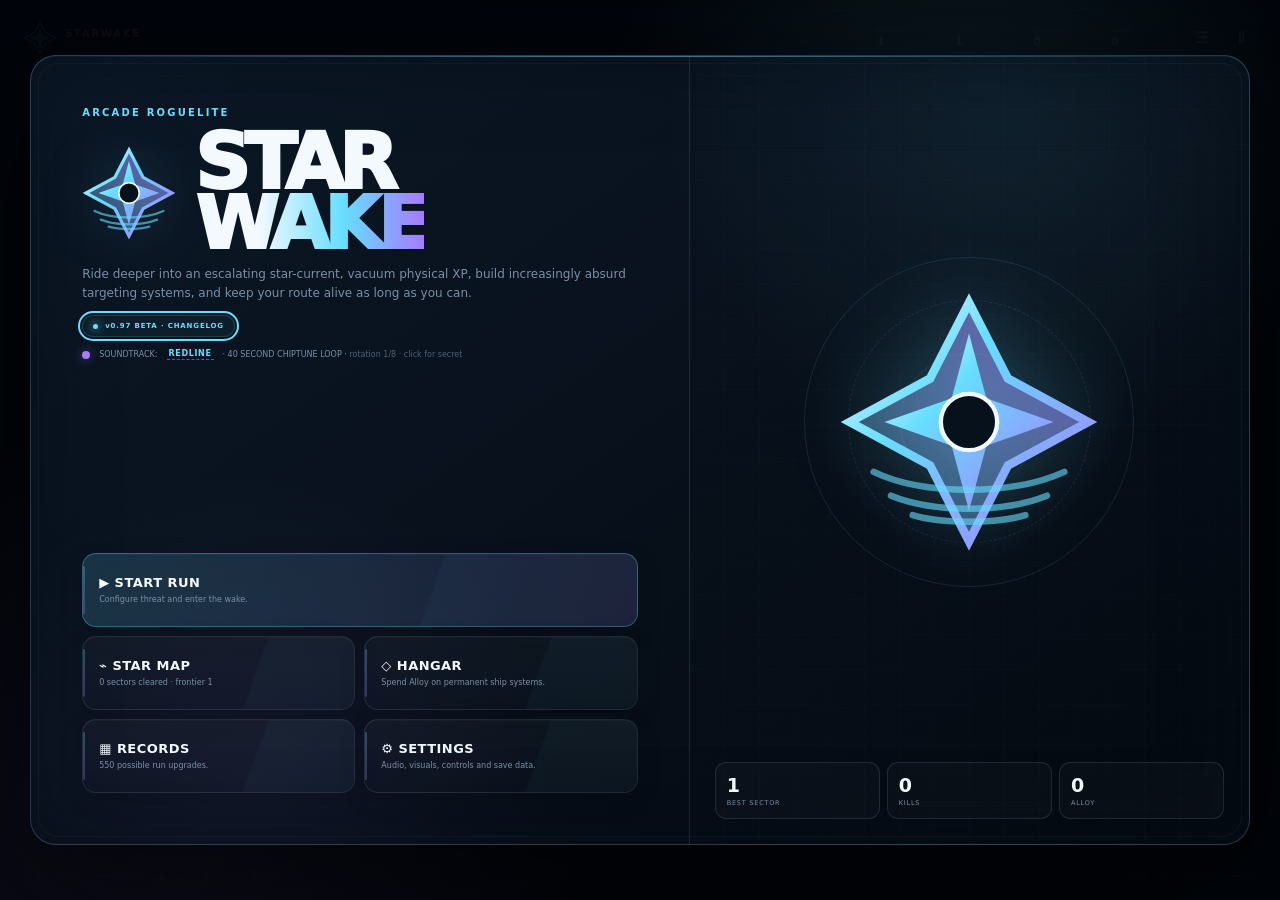
==== commit 20d7132c: "v0.97 beta commit" ====
--- a/index.html
+++ b/index.html
@@ -3,7 +3,7 @@
 <head>
 <meta charset="utf-8">
 <meta name="viewport" content="width=device-width,initial-scale=1,viewport-fit=cover">
-<title>STARWAKE v0.96 Beta</title>
+<title>STARWAKE v0.97 Beta</title>
 <link rel="stylesheet" href="assets/css/core/tokens.css">
 <link rel="stylesheet" href="assets/css/core/base.css">
 <link rel="stylesheet" href="assets/css/front/shell.css">
@@ -17,6 +17,7 @@
 <link rel="stylesheet" href="assets/css/game/hud.css">
 <link rel="stylesheet" href="assets/css/game/drawer.css">
 <link rel="stylesheet" href="assets/css/game/modal.css">
+<link rel="stylesheet" href="assets/css/game/ad.css">
 <link rel="stylesheet" href="assets/css/game/touch.css">
 <link rel="stylesheet" href="assets/css/responsive/tablet.css">
 <link rel="stylesheet" href="assets/css/responsive/mobile.css">
@@ -65,7 +66,7 @@
         <div class="hud-right-dock">
           <div class="phase-visual" aria-label="Phase Shift status">
             <div class="phase-visual-top"><span>PHASE SHIFT</span><b id="dashText">READY</b></div>
-            <div class="phase-visual-key"><span id="phaseKeyVisual">SPACE</span><small>ABILITY STATUS</small></div>
+            <div class="phase-visual-key"><span id="phaseKeyVisual">L-SHIFT</span><small>STATUS DISPLAY</small></div>
             <div class="thin-track"><div id="phaseFill"></div></div>
           </div>
           <div class="counters">
@@ -114,7 +115,7 @@
   </main>
 
   <footer class="game-footer">
-    <span><kbd id="hintMoveLeft">A</kbd>/<kbd id="hintMoveRight">D</kbd> MOVE</span><span><kbd id="hintPhase">SPACE</kbd> PHASE</span><span><kbd id="hintNova">F</kbd> NOVA</span><span><kbd id="hintPause">P</kbd> PAUSE</span><span><kbd id="hintBuild">Q</kbd> BUILD</span>
+    <span><kbd id="hintMoveLeft">←</kbd>/<kbd id="hintMoveRight">→</kbd> MOVE</span><span><kbd id="hintPhase">L-SHIFT</kbd> PHASE</span><span><kbd id="hintNova">Q</kbd> NOVA</span><span><kbd id="hintPause">Z</kbd> PAUSE</span><span><kbd id="hintBuild">X</kbd> BUILD</span>
     <span class="spacer"></span><span>MOUSE · TOUCH · CONTROLLER SUPPORTED</span>
   </footer>
 </div>
@@ -135,10 +136,14 @@
 <script src="assets/js/audio/music/tracks/rotation/terminal-bloom.js"></script>
 <script src="assets/js/audio/music/tracks/rotation/blackout-drive.js"></script>
 <script src="assets/js/audio/music/tracks/rotation/astral-crown.js"></script>
+<script src="assets/js/audio/music/boss-theme.js"></script>
 <script src="assets/js/upgrades/catalog.js"></script>
 <script src="assets/js/upgrades/presentation.js"></script>
 <script src="assets/js/upgrades/pool.js"></script>
 <script src="assets/js/game/state/progression-data.js"></script>
+<script src="assets/js/game/balance/scaling.js"></script>
+<script src="assets/js/game/bosses/catalog.js"></script>
+<script src="assets/js/game/bosses/behavior.js"></script>
 <script src="assets/js/game/state/runtime.js"></script>
 <script src="assets/js/game/state/create-run.js"></script>
 <script src="assets/js/game/state/lifecycle.js"></script>
@@ -156,6 +161,7 @@
 <script src="assets/js/ui/danger/wipe-content.js"></script>
 <script src="assets/js/ui/danger/wipe-gauntlet.js"></script>
 <script src="assets/js/ui/danger/wipe-shutdown.js"></script>
+<script src="assets/js/ui/ad/reroll-ad.js"></script>
 <script src="assets/js/effects/vfx.js"></script>
 <script src="assets/js/game/entities/spawn-drops.js"></script>
 <script src="assets/js/game/combat/targeting.js"></script>
@@ -171,6 +177,7 @@
 <script src="assets/js/input/pointer.js"></script>
 <script src="assets/js/game/update/gameplay.js"></script>
 <script src="assets/js/game/update/meta-vfx.js"></script>
+<script src="assets/js/render/bosses.js"></script>
 <script src="assets/js/render/helpers-enemies.js"></script>
 <script src="assets/js/render/player.js"></script>
 <script src="assets/js/render/scene.js"></script>
--- a/assets/css/game/drawer.css
+++ b/assets/css/game/drawer.css
@@ -59,3 +59,11 @@
 .game-footer{display:flex;align-items:center;gap:10px;padding:0 10px;border:1px solid var(--line);border-radius:10px;background:rgba(7,13,21,.89);font-size:6px;color:var(--muted)}
 
 .game-footer .spacer{flex:1}
+
+/* v0.97: keyboard/controller Build opens a deliberate inspect state on desktop. */
+@media(min-width:1051px){
+ .run-drawer.build-inspect{position:relative;z-index:80;transform:translateX(-8px) scale(1.012);border-color:rgba(103,222,254,.34);
+  box-shadow:0 22px 70px rgba(0,0,0,.42),0 0 0 1px rgba(103,222,254,.08),inset 0 1px rgba(255,255,255,.04);
+  transition:transform .16s ease,border-color .16s ease,box-shadow .16s ease}
+ .run-drawer.build-inspect::after{content:"BUILD INSPECT";position:absolute;right:12px;top:11px;font-size:5px;font-weight:950;letter-spacing:.14em;color:var(--cyan);pointer-events:none}
+}
--- a/assets/css/game/ad.css
+++ b/assets/css/game/ad.css
@@ -0,0 +1,10 @@
+/* v0.97 fake reroll ad */
+.ad-reroll-button{border-color:rgba(255,211,106,.30);color:var(--gold);background:linear-gradient(180deg,rgba(255,211,106,.08),rgba(255,155,97,.035))}
+.fake-ad{min-height:330px;display:flex;flex-direction:column;gap:13px;padding:15px;border:1px solid rgba(255,211,106,.20);border-radius:15px;background:radial-gradient(circle at 82% 15%,rgba(255,211,106,.08),transparent 26%),linear-gradient(145deg,#0c111b,#080b11);overflow:hidden}
+.fake-ad-top,.fake-ad-bottom{display:flex;justify-content:space-between;gap:12px;font-size:6px;letter-spacing:.12em;color:var(--muted)}.fake-ad-top b,.fake-ad-bottom b{color:var(--gold)}
+.fake-ad-product{flex:1;display:grid;grid-template-columns:130px 1fr;gap:20px;align-items:center}.fake-ad-product small{font-size:5.5px;letter-spacing:.14em;color:var(--orange)}.fake-ad-product h2{font-size:30px;line-height:.95;margin:6px 0 5px;letter-spacing:-.05em}.fake-ad-product h3{font-size:11px;margin:0 0 7px;color:var(--gold)}.fake-ad-product p{font-size:7px;color:var(--muted);line-height:1.5;margin:0}
+.fake-ad-orbit{width:118px;height:118px;border:1px solid rgba(255,211,106,.20);border-radius:50%;display:grid;place-items:center;box-shadow:inset 0 0 35px rgba(255,211,106,.05)}.fake-ad-orbit span{font-size:45px;color:var(--gold);filter:drop-shadow(0 0 14px rgba(255,211,106,.32));animation:fakeAdSpin 5s linear infinite}
+.fake-ad-review{padding:9px;border:1px solid var(--line);border-radius:9px;color:var(--gold);font-size:8px}.fake-ad-review span{color:var(--muted);font-size:6px;margin-left:6px}.fake-ad-progress{height:6px;border-radius:99px;background:#03070d;overflow:hidden}.fake-ad-progress>div{height:100%;background:linear-gradient(90deg,var(--orange),var(--gold));transition:width .1s linear}
+.fake-ad-finish{text-align:center;padding:45px 18px}.fake-ad-finish small{font-size:6px;letter-spacing:.16em;color:var(--green)}.fake-ad-finish h2{font-size:27px;margin:7px 0}.fake-ad-finish p{font-size:8px;color:var(--muted)}.fake-ad-finish b{display:inline-block;margin-top:10px;padding:8px 14px;border:1px solid rgba(114,239,165,.24);border-radius:9px;color:var(--green)}
+@keyframes fakeAdSpin{to{transform:rotate(360deg)}}
+@media(max-width:650px){.fake-ad-product{grid-template-columns:1fr;text-align:center}.fake-ad-orbit{width:75px;height:75px;margin:auto}.fake-ad-product h2{font-size:21px}}
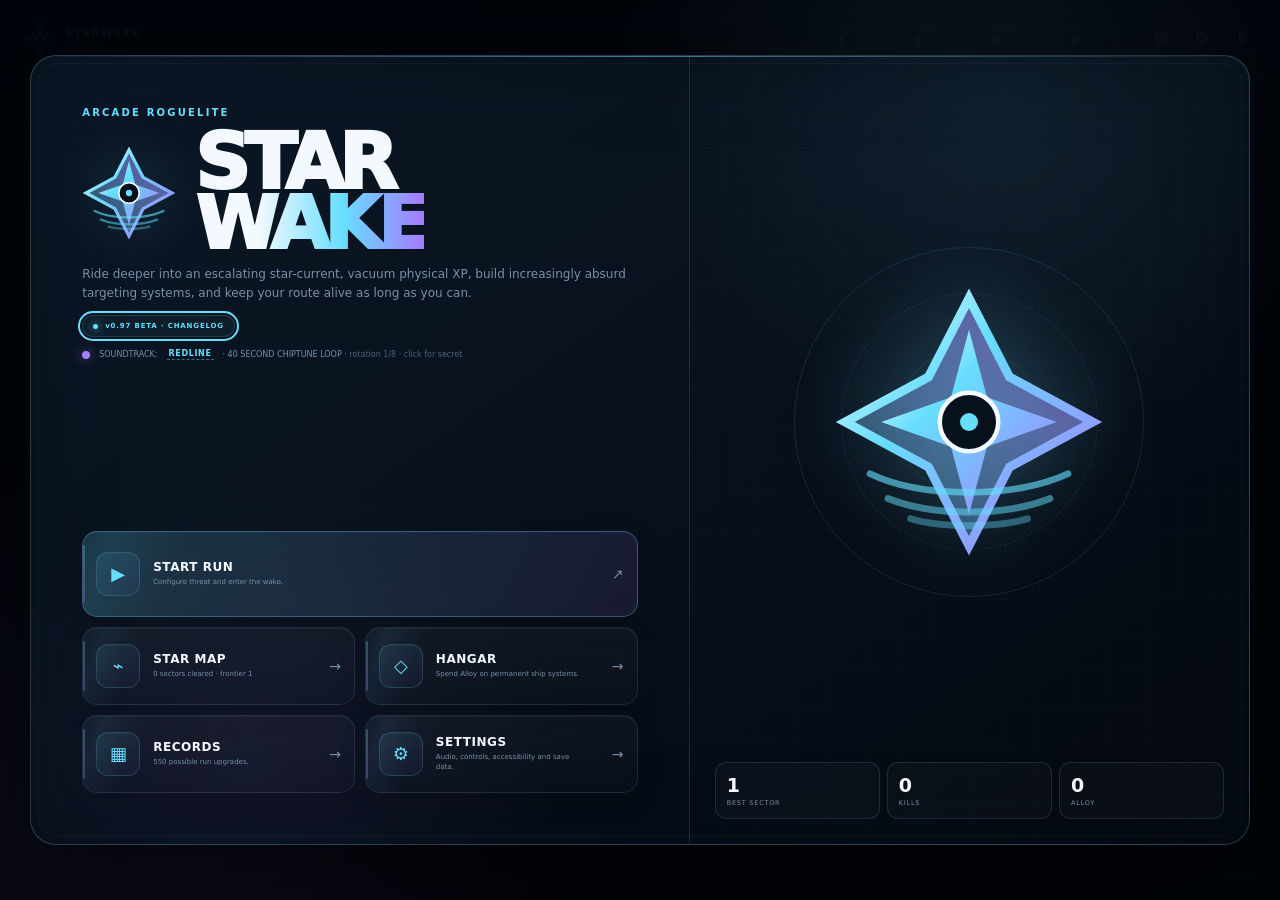
==== commit b25595a4: "v0.97 Beta Commit" ====
--- a/index.html
+++ b/index.html
@@ -33,11 +33,12 @@
 <div class="game-app" id="gameApp">
   <header class="game-header">
     <div class="game-brand">
-      <svg class="header-logo-svg" viewBox="0 0 100 100" aria-label="STARWAKE logo">
+      <svg class="header-logo-svg sw-logo" viewBox="0 0 100 100" aria-label="STARWAKE logo">
        <defs><linearGradient id="swg" x1="0" y1="0" x2="1" y2="1"><stop stop-color="#f2fbff"/><stop offset=".42" stop-color="#67defe"/><stop offset="1" stop-color="#a57bff"/></linearGradient></defs>
-       <path d="M50 5 66 34 95 50 66 66 50 95 34 66 5 50 34 34Z" fill="none" stroke="url(#swg)" stroke-width="5"/>
-       <path d="M50 18 58 42 82 50 58 58 50 82 42 58 18 50 42 42Z" fill="url(#swg)" opacity=".92"/>
-       <path d="M15 71c21 8 48 8 70 0M21 80c17 6 40 6 58 0" fill="none" stroke="#67defe" stroke-width="3" stroke-linecap="round" opacity=".55"/>
+       <g class="sw-logo-outer"><path d="M50 5 66 34 95 50 66 66 50 95 34 66 5 50 34 34Z" fill="none" stroke="url(#swg)" stroke-width="5"/></g>
+       <g class="sw-logo-inner"><path d="M50 18 58 42 82 50 58 58 50 82 42 58 18 50 42 42Z" fill="url(#swg)" opacity=".92"/></g>
+       <g class="sw-logo-core"><circle cx="50" cy="50" r="9" fill="#07111c" stroke="#effcff" stroke-width="2"/><circle class="sw-logo-core-dot" cx="50" cy="50" r="3" fill="#67defe"/></g>
+       <g class="sw-logo-wake"><path class="sw-logo-wave wave-a" d="M15 71c21 8 48 8 70 0" fill="none" stroke="#67defe" stroke-width="3" stroke-linecap="round" opacity=".55"/><path class="sw-logo-wave wave-b" d="M21 80c17 6 40 6 58 0" fill="none" stroke="#67defe" stroke-width="3" stroke-linecap="round" opacity=".42"/></g>
       </svg>
       <div><strong>STARWAKE</strong><small>BETA BUILD</small></div>
     </div>
@@ -48,8 +49,9 @@
       <div class="meta-chip alloy"><span>ALLOY</span><b id="alloyTop">0</b></div>
     </div>
     <div class="header-actions">
-      <button class="icon-button" id="runMenuBtn" type="button" aria-label="Open build">☰</button>
-      <button class="icon-button" id="pauseBtn" type="button" aria-label="Pause">Ⅱ</button>
+      <button class="icon-button" id="runMenuBtn" type="button" aria-label="Open build"><span>▦</span></button>
+      <button class="icon-button" id="settingsBtn" type="button" aria-label="Open settings"><span>⚙</span></button>
+      <button class="icon-button" id="pauseBtn" type="button" aria-label="Pause"><span>Ⅱ</span></button>
     </div>
   </header>
 
@@ -109,6 +111,7 @@
         <button class="tab" data-tab="missions">MISSIONS</button>
         <button class="tab" data-tab="hangar">HANGAR</button>
         <button class="tab" data-tab="stats">STATS</button>
+        <button class="tab" data-tab="settings">SETTINGS</button>
       </div>
       <div class="sidecontent" id="sidecontent"></div>
     </aside>
@@ -161,6 +164,8 @@
 <script src="assets/js/ui/danger/wipe-content.js"></script>
 <script src="assets/js/ui/danger/wipe-gauntlet.js"></script>
 <script src="assets/js/ui/danger/wipe-shutdown.js"></script>
+<script src="assets/js/ui/ad/ad-catalog.js"></script>
+<script src="assets/js/ui/ad/ad-gameplay.js"></script>
 <script src="assets/js/ui/ad/reroll-ad.js"></script>
 <script src="assets/js/effects/vfx.js"></script>
 <script src="assets/js/game/entities/spawn-drops.js"></script>
--- a/assets/css/core/tokens.css
+++ b/assets/css/core/tokens.css
@@ -1,4 +1,4 @@
-/* STARWAKE v0.96 — tokens */
+/* STARWAKE v0.97 — tokens */
 
 :root{
   --bg:#02050a;--panel:#08111c;--panel2:#0d1927;--card:#101f30;
--- a/assets/css/core/base.css
+++ b/assets/css/core/base.css
@@ -1,4 +1,4 @@
-/* STARWAKE v0.96 — base */
+/* STARWAKE v0.97 — base */
 
 *{box-sizing:border-box}
 
--- a/assets/css/front/shell.css
+++ b/assets/css/front/shell.css
@@ -1,4 +1,4 @@
-/* STARWAKE v0.96 — shell */
+/* STARWAKE v0.97 — shell */
 
 .front-layer{position:fixed;inset:0;z-index:300;display:grid;place-items:center;padding:10px;
   background:
--- a/assets/css/front/identity.css
+++ b/assets/css/front/identity.css
@@ -1,4 +1,4 @@
-/* STARWAKE v0.96 — identity */
+/* STARWAKE v0.97 — animated identity */
 
 .menu-eyebrow{font-size:10px;letter-spacing:.22em;color:var(--cyan);font-weight:900}
 
@@ -32,3 +32,18 @@
 .logo-word span:last-child{background:linear-gradient(90deg,#f3f9ff 0 28%,#67defe 65%,#a57bff);-webkit-background-clip:text;background-clip:text;color:transparent}
 
 .header-logo-svg{width:34px;height:34px;filter:drop-shadow(0 0 9px rgba(103,222,254,.18))}
+
+
+/* Internal SVG idle motion: the logo itself moves, not merely its container. */
+.sw-logo .sw-logo-outer,.header-logo-svg .sw-logo-outer{transform-box:fill-box;transform-origin:center;animation:swOuterIdle 7s ease-in-out infinite}
+.sw-logo .sw-logo-inner,.header-logo-svg .sw-logo-inner{transform-box:fill-box;transform-origin:center;animation:swInnerIdle 5.4s ease-in-out infinite}
+.sw-logo .sw-logo-core,.header-logo-svg .sw-logo-core{transform-box:fill-box;transform-origin:center;animation:swCoreIdle 2.8s ease-in-out infinite}
+.sw-logo .sw-logo-core-dot,.header-logo-svg .sw-logo-core-dot{animation:swCoreGlow 1.7s ease-in-out infinite}
+.sw-logo .sw-logo-wave,.header-logo-svg .sw-logo-wave{transform-box:fill-box;transform-origin:center;stroke-dasharray:120;animation:swWakeFlow 4.8s ease-in-out infinite}
+.sw-logo .wave-b,.header-logo-svg .wave-b{animation-delay:-1.2s}.sw-logo .wave-c,.header-logo-svg .wave-c{animation-delay:-2.1s}
+@keyframes swOuterIdle{0%,100%{transform:rotate(-1.2deg) scale(.985)}50%{transform:rotate(1.5deg) scale(1.018)}}
+@keyframes swInnerIdle{0%,100%{transform:rotate(2deg) scale(.98)}50%{transform:rotate(-2.4deg) scale(1.035)}}
+@keyframes swCoreIdle{0%,100%{transform:scale(.92)}45%{transform:scale(1.08)}60%{transform:scale(1.02)}}
+@keyframes swCoreGlow{0%,100%{opacity:.45;filter:drop-shadow(0 0 2px #67defe)}50%{opacity:1;filter:drop-shadow(0 0 9px #67defe)}}
+@keyframes swWakeFlow{0%,100%{transform:translateX(-2px);stroke-dashoffset:0;opacity:.36}50%{transform:translateX(3px);stroke-dashoffset:-18;opacity:.78}}
+@media(prefers-reduced-motion:reduce){.sw-logo *,.header-logo-svg *{animation:none!important}}
--- a/assets/css/front/menu.css
+++ b/assets/css/front/menu.css
@@ -1,52 +1,20 @@
-/* STARWAKE v0.96 — menu */
-
-.menu-stage .logo-mark{width:min(260px,68%);height:auto;filter:drop-shadow(0 0 38px rgba(103,222,254,.22))}
-
-.menu-nav{display:grid;grid-template-columns:repeat(2,minmax(0,1fr));gap:9px;margin-top:auto}
-
-.menu-button{position:relative;overflow:hidden;min-height:74px;text-align:left;padding:14px 16px;border:1px solid rgba(179,222,255,.11);border-radius:14px;
-  color:var(--text);background:linear-gradient(180deg,rgba(255,255,255,.032),rgba(255,255,255,.012));cursor:pointer;transition:.16s ease;
-  box-shadow:inset 0 1px rgba(255,255,255,.025),0 8px 26px rgba(0,0,0,.13)}
-
-.menu-button::before{content:"";position:absolute;left:0;top:12px;bottom:12px;width:2px;border-radius:4px;background:linear-gradient(var(--cyan),var(--violet));opacity:.28}
-
-.menu-button::after{content:"";position:absolute;inset:0;background:linear-gradient(110deg,transparent 0 62%,rgba(103,222,254,.035) 63% 100%);pointer-events:none}
-
-.menu-button:hover,.menu-button:focus-visible{transform:translateY(-2px);border-color:rgba(103,222,254,.30);background:rgba(103,222,254,.055)}
-
-.menu-button.primary{grid-column:1/-1;background:linear-gradient(105deg,rgba(103,222,254,.16),rgba(165,123,255,.12));border-color:rgba(103,222,254,.31)}
-
-.menu-button strong{display:block;font-size:13px;letter-spacing:.035em}
-
-.menu-button span{display:block;margin-top:4px;font-size:8px;color:var(--muted);line-height:1.4}
-
-.menu-right{position:relative;padding:25px;border-left:1px solid var(--line);display:flex;flex-direction:column;
-  background:
-  radial-gradient(circle at 50% 43%,rgba(103,222,254,.075),transparent 30%),
-  repeating-linear-gradient(0deg,transparent 0 34px,rgba(255,255,255,.017) 35px),
-  repeating-linear-gradient(90deg,transparent 0 34px,rgba(255,255,255,.017) 35px)}
-
-.menu-stage{position:relative;flex:1;display:grid;place-items:center;min-height:0}
-
-.menu-ring{position:absolute;width:min(330px,76%);aspect-ratio:1;border-radius:50%;border:1px solid rgba(103,222,254,.12)}
-
-.menu-ring:before,.menu-ring:after{content:"";position:absolute;border-radius:50%;inset:13%;border:1px dashed rgba(165,123,255,.15)}
-
-.menu-ring:after{inset:29%;border-style:solid;border-color:rgba(255,255,255,.06)}
-
-.menu-ship{position:relative;width:132px;height:175px;filter:drop-shadow(0 0 26px rgba(103,222,254,.24))}
-
-.menu-ship:before{content:"";position:absolute;left:50%;top:5px;transform:translateX(-50%);width:46px;height:132px;
-  clip-path:polygon(50% 0,100% 71%,72% 64%,64% 100%,36% 100%,28% 64%,0 71%);
-  background:linear-gradient(90deg,#2b85ae,#e9fbff 47%,#67dffe 51%,#1d5c85)}
-
-.menu-ship:after{content:"";position:absolute;left:50%;top:46px;transform:translateX(-50%);width:18px;height:48px;border-radius:50% 50% 30% 30%;
-  background:linear-gradient(#d9fdff,#4e8ed2);box-shadow:0 0 25px rgba(103,222,254,.45)}
-
-.menu-record{display:grid;grid-template-columns:repeat(3,1fr);gap:7px}
-
-.menu-record div{padding:11px;border:1px solid var(--line);border-radius:11px;background:rgba(255,255,255,.022)}
-
-.menu-record b{display:block;font-size:19px}
-
-.menu-record span{display:block;margin-top:3px;font-size:6.5px;letter-spacing:.12em;color:var(--muted)}
+/* STARWAKE v0.97 — polished main menu */
+.menu-stage .logo-mark{width:min(270px,70%);height:auto;filter:drop-shadow(0 0 42px rgba(103,222,254,.24))}
+.menu-nav{display:grid;grid-template-columns:repeat(2,minmax(0,1fr));gap:10px;margin-top:auto}
+.menu-button{position:relative;isolation:isolate;overflow:hidden;display:grid;grid-template-columns:46px minmax(0,1fr) 24px;align-items:center;gap:11px;min-height:78px;text-align:left;padding:12px 13px;border:1px solid rgba(179,222,255,.115);border-radius:15px;color:var(--text);background:
+ linear-gradient(180deg,rgba(255,255,255,.034),rgba(255,255,255,.011));cursor:pointer;transition:transform .18s ease,border-color .18s ease,background .18s ease,box-shadow .18s ease;box-shadow:inset 0 1px rgba(255,255,255,.03),0 10px 28px rgba(0,0,0,.14)}
+.menu-button::before{content:"";position:absolute;z-index:-1;inset:0;background:linear-gradient(110deg,transparent 0 54%,rgba(103,222,254,.065) 62%,transparent 75%);transform:translateX(-60%);transition:transform .42s ease}
+.menu-button::after{content:"";position:absolute;left:0;top:13px;bottom:13px;width:2px;border-radius:4px;background:linear-gradient(var(--cyan),var(--violet));opacity:.3;transition:opacity .18s ease,top .18s ease,bottom .18s ease}
+.menu-button:hover,.menu-button:focus-visible{transform:translateY(-3px);border-color:rgba(103,222,254,.34);background:linear-gradient(180deg,rgba(103,222,254,.065),rgba(165,123,255,.025));box-shadow:inset 0 1px rgba(255,255,255,.045),0 16px 36px rgba(0,0,0,.22)}
+.menu-button:hover::before,.menu-button:focus-visible::before{transform:translateX(65%)}.menu-button:hover::after,.menu-button:focus-visible::after{opacity:.85;top:8px;bottom:8px}
+.menu-button.primary{grid-column:1/-1;min-height:86px;background:linear-gradient(110deg,rgba(103,222,254,.16),rgba(165,123,255,.105));border-color:rgba(103,222,254,.30)}
+.menu-action-icon{width:44px;height:44px;border:1px solid rgba(103,222,254,.17);border-radius:12px;display:grid;place-items:center;background:linear-gradient(145deg,rgba(103,222,254,.09),rgba(165,123,255,.045));color:var(--cyan);font-size:18px;box-shadow:inset 0 1px rgba(255,255,255,.04);transition:transform .28s cubic-bezier(.2,.8,.2,1),color .18s ease,box-shadow .18s ease}
+.menu-button:hover .menu-action-icon,.menu-button:focus-visible .menu-action-icon{transform:translateX(4px) rotate(7deg) scale(1.07);color:#fff;box-shadow:0 0 24px rgba(103,222,254,.13),inset 0 1px rgba(255,255,255,.07)}
+.menu-button.primary:hover .menu-action-icon,.menu-button.primary:focus-visible .menu-action-icon{transform:translateX(6px) scale(1.10)}
+.menu-action-copy{min-width:0}.menu-action-copy strong{display:block;font-size:12px;letter-spacing:.045em}.menu-action-copy>span{display:block;margin-top:4px;font-size:7px;color:var(--muted);line-height:1.4}
+.menu-action-chevron{justify-self:end;color:var(--muted);font-size:14px;transition:transform .18s ease,color .18s ease}.menu-button:hover .menu-action-chevron,.menu-button:focus-visible .menu-action-chevron{transform:translateX(3px);color:var(--cyan)}
+.menu-right{position:relative;padding:25px;border-left:1px solid var(--line);display:flex;flex-direction:column;background:radial-gradient(circle at 50% 43%,rgba(103,222,254,.075),transparent 30%),repeating-linear-gradient(0deg,transparent 0 34px,rgba(255,255,255,.017) 35px),repeating-linear-gradient(90deg,transparent 0 34px,rgba(255,255,255,.017) 35px)}
+.menu-stage{position:relative;flex:1;display:grid;place-items:center;min-height:0}.menu-ring{position:absolute;width:min(350px,80%);aspect-ratio:1;border-radius:50%;border:1px solid rgba(103,222,254,.12);animation:menuRingIdle 9s ease-in-out infinite}.menu-ring:before,.menu-ring:after{content:"";position:absolute;border-radius:50%;inset:13%;border:1px dashed rgba(165,123,255,.15);animation:menuRingSpin 22s linear infinite}.menu-ring:after{inset:29%;border-style:solid;border-color:rgba(255,255,255,.06);animation-direction:reverse;animation-duration:16s}
+.menu-record{display:grid;grid-template-columns:repeat(3,1fr);gap:7px}.menu-record div{padding:11px;border:1px solid var(--line);border-radius:11px;background:rgba(255,255,255,.022)}.menu-record b{display:block;font-size:19px}.menu-record span{display:block;margin-top:3px;font-size:6.5px;letter-spacing:.12em;color:var(--muted)}
+@keyframes menuRingSpin{to{transform:rotate(360deg)}}@keyframes menuRingIdle{0%,100%{transform:scale(.985);opacity:.75}50%{transform:scale(1.025);opacity:1}}
+@media(prefers-reduced-motion:reduce){.menu-ring,.menu-ring::before,.menu-ring::after,.menu-action-icon{animation:none!important;transition:none!important}}
--- a/assets/css/front/screens.css
+++ b/assets/css/front/screens.css
@@ -1,4 +1,4 @@
-/* STARWAKE v0.96 — screens */
+/* STARWAKE v0.97 — screens */
 
 .front-screen{display:flex;flex-direction:column;height:100%;min-height:0;padding:26px}
 
--- a/assets/css/front/changelog.css
+++ b/assets/css/front/changelog.css
@@ -1,4 +1,4 @@
-/* STARWAKE v0.96 — changelog */
+/* STARWAKE v0.97 — changelog */
 
 .changelog-shell{display:grid;grid-template-columns:210px minmax(0,1fr);gap:10px;min-height:0;flex:1}
 
--- a/assets/css/front/settings.css
+++ b/assets/css/front/settings.css
@@ -1,14 +1,14 @@
-/* STARWAKE — settings */
-.settings-grid{display:grid;grid-template-columns:repeat(2,minmax(0,1fr));gap:10px}
-.settings-section{padding:14px;border:1px solid var(--line);border-radius:14px;background:linear-gradient(180deg,rgba(255,255,255,.025),rgba(255,255,255,.009))}
-.settings-section.wide{grid-column:1/-1}.settings-section h3{margin:0 0 4px;font-size:11px}.settings-section>p{margin:0 0 11px;font-size:7px;line-height:1.45;color:var(--muted)}
-.setting-row{display:grid;grid-template-columns:minmax(0,1fr) auto;align-items:center;gap:12px;min-height:46px;padding:8px 0;border-top:1px solid rgba(255,255,255,.055)}
-.setting-row:first-of-type{border-top:0}.setting-copy b{display:block;font-size:8px}.setting-copy span{display:block;margin-top:2px;font-size:6px;color:var(--muted);line-height:1.35}
-.setting-toggle{min-width:68px;border:1px solid var(--line);border-radius:999px;padding:7px 10px;background:#08131f;color:var(--muted);font-size:6px;font-weight:900;cursor:pointer}.setting-toggle.on{border-color:rgba(114,239,165,.3);background:rgba(114,239,165,.07);color:var(--green)}
-.volume-control{display:flex;align-items:center;gap:8px;min-width:180px}.volume-control input{width:130px;accent-color:var(--cyan)}.volume-value{width:34px;text-align:right;font-size:7px;color:var(--cyan)}
-.control-grid{display:grid;grid-template-columns:repeat(3,minmax(0,1fr));gap:7px}.control-bind{display:grid;grid-template-columns:1fr auto;gap:8px;align-items:center;padding:9px;border:1px solid var(--line);border-radius:10px;background:rgba(255,255,255,.014)}.control-bind b{font-size:7px}.control-bind span{font-size:5.5px;color:var(--muted);display:block;margin-top:2px}.bind-button{min-width:75px;border:1px solid rgba(103,222,254,.2);border-radius:8px;padding:8px;background:rgba(103,222,254,.05);color:var(--cyan);font-size:6px;font-weight:900;cursor:pointer}.bind-button.waiting{animation:bindPulse .7s infinite alternate;color:#fff}@keyframes bindPulse{to{box-shadow:0 0 18px rgba(103,222,254,.28);border-color:var(--cyan)}}
-.soundtrack-list{display:flex;flex-wrap:wrap;gap:5px;margin-top:8px}.soundtrack-chip{padding:5px 7px;border:1px solid var(--line);border-radius:999px;color:var(--muted);font-size:5.5px}.soundtrack-chip.secret{color:var(--violet);border-style:dashed}
+/* STARWAKE v0.97 — accessible settings */
+.settings-screen .content-scroll{padding-right:2px}.settings-grid{display:grid;grid-template-columns:repeat(2,minmax(0,1fr));gap:11px}.settings-grid.in-run{grid-template-columns:1fr;gap:8px}.settings-grid.in-run .settings-section.wide{grid-column:auto}
+.settings-section{position:relative;overflow:hidden;padding:14px;border:1px solid rgba(179,222,255,.11);border-radius:14px;background:linear-gradient(180deg,rgba(255,255,255,.028),rgba(255,255,255,.009));box-shadow:inset 0 1px rgba(255,255,255,.025)}.settings-section::after{content:"";position:absolute;inset:0;pointer-events:none;background:linear-gradient(120deg,transparent 65%,rgba(103,222,254,.025))}
+.settings-section.wide{grid-column:1/-1}.settings-section-title{display:flex;align-items:center;gap:9px;margin-bottom:8px}.settings-section-title>span{width:31px;height:31px;border:1px solid rgba(103,222,254,.15);border-radius:9px;display:grid;place-items:center;background:rgba(103,222,254,.055);color:var(--cyan);font-size:13px}.settings-section-title h3{margin:0;font-size:10px}.settings-section-title p{margin:2px 0 0;font-size:6px;color:var(--muted)}
+.setting-row{position:relative;z-index:1;display:grid;grid-template-columns:minmax(0,1fr) auto;align-items:center;gap:12px;min-height:49px;padding:9px 0;border-top:1px solid rgba(255,255,255,.055)}.setting-copy b{display:block;font-size:8px}.setting-copy span{display:block;margin-top:2px;font-size:6px;color:var(--muted);line-height:1.4}
+.setting-toggle{display:flex;align-items:center;gap:7px;min-width:78px;border:1px solid var(--line);border-radius:999px;padding:5px 8px 5px 5px;background:#08131f;color:var(--muted);font-size:5.8px;cursor:pointer;transition:.16s ease}.setting-toggle strong{min-width:20px;text-align:center}.setting-toggle:hover,.setting-toggle:focus-visible{border-color:rgba(103,222,254,.26)}.setting-toggle.on{border-color:rgba(114,239,165,.28);background:rgba(114,239,165,.055);color:var(--green)}.toggle-track{position:relative;width:31px;height:19px;border-radius:999px;background:#121e2b;box-shadow:inset 0 0 0 1px rgba(255,255,255,.06)}.toggle-track i{position:absolute;width:13px;height:13px;left:3px;top:3px;border-radius:50%;background:#788a9b;transition:transform .17s ease,background .17s ease,box-shadow .17s ease}.setting-toggle.on .toggle-track i{transform:translateX(12px);background:var(--green);box-shadow:0 0 10px rgba(114,239,165,.35)}
+.volume-control{display:flex;align-items:center;gap:7px;min-width:190px}.volume-control input{width:126px;accent-color:var(--cyan)}.volume-value{width:34px;text-align:right;font-size:7px;color:var(--cyan)}.volume-step{width:29px;height:29px;border:1px solid var(--line);border-radius:8px;background:#091522;color:var(--text);font-size:13px;font-weight:900;cursor:pointer;transition:.15s}.volume-step:hover,.volume-step:focus-visible{transform:translateY(-1px);border-color:rgba(103,222,254,.28);color:var(--cyan)}
+.control-grid{display:grid;grid-template-columns:repeat(2,minmax(0,1fr));gap:7px;margin-top:7px}.control-bind{display:grid;grid-template-columns:34px minmax(0,1fr) auto;gap:8px;align-items:center;padding:9px;border:1px solid var(--line);border-radius:10px;background:rgba(255,255,255,.014);transition:border-color .15s,background .15s}.control-bind:hover{border-color:rgba(103,222,254,.17);background:rgba(103,222,254,.018)}.control-bind-icon{width:34px;height:34px;border-radius:9px;display:grid;place-items:center;background:rgba(103,222,254,.05);border:1px solid rgba(103,222,254,.11);color:var(--cyan);font-size:13px}.control-bind-copy b{font-size:7px}.control-bind-copy span{font-size:5.5px;color:var(--muted);display:block;margin-top:2px;line-height:1.35}.bind-button{min-width:76px;border:1px solid rgba(103,222,254,.2);border-radius:8px;padding:8px;background:rgba(103,222,254,.05);color:var(--cyan);font-size:6px;font-weight:900;cursor:pointer}.bind-button.waiting{animation:bindPulse .7s infinite alternate;color:#fff}@keyframes bindPulse{to{box-shadow:0 0 18px rgba(103,222,254,.28);border-color:var(--cyan)}}
+.settings-actions{display:flex;gap:6px;margin-top:8px}.soundtrack-list{display:flex;flex-wrap:wrap;gap:5px;margin-top:8px}.soundtrack-chip{padding:5px 7px;border:1px solid var(--line);border-radius:999px;color:var(--muted);font-size:5.5px}.soundtrack-chip.secret{color:var(--violet);border-style:dashed}
 .danger-zone{border-color:rgba(255,101,123,.22);background:linear-gradient(180deg,rgba(255,101,123,.055),rgba(255,101,123,.012))}.danger-zone h3{color:var(--red)}.danger-button{border:1px solid rgba(255,101,123,.36);border-radius:10px;padding:10px 13px;background:rgba(255,101,123,.07);color:#ffdbe1;font-size:7px;font-weight:950;letter-spacing:.08em;cursor:pointer}.danger-warning{font-size:6px;color:#d995a0;line-height:1.45;margin-top:8px}
-@media(max-width:700px){.settings-grid{grid-template-columns:1fr}.settings-section.wide{grid-column:auto}.control-grid{grid-template-columns:1fr}.volume-control{min-width:140px}.volume-control input{width:92px}}
-.volume-step{width:30px;height:30px;border:1px solid var(--line);border-radius:8px;background:#091522;color:var(--text);font-size:13px;font-weight:900;cursor:pointer}.volume-step:hover,.volume-step:focus-visible{border-color:rgba(103,222,254,.28);color:var(--cyan)}
-.warning-stack{display:grid;grid-template-columns:repeat(3,minmax(0,1fr));gap:6px;margin:11px 0}.warning-sign{padding:9px;border:1px solid rgba(255,101,123,.2);border-radius:9px;background:rgba(255,101,123,.045);font-size:6px;font-weight:900;color:#ffc1cb;text-align:center;letter-spacing:.06em}@media(max-width:620px){.warning-stack{grid-template-columns:1fr}}
+.run-settings-intro{margin-bottom:8px;padding:9px 10px;border:1px solid rgba(103,222,254,.13);border-radius:10px;background:rgba(103,222,254,.025)}.run-settings-intro small{display:block;font-size:5.5px;letter-spacing:.14em;color:var(--cyan)}.run-settings-intro b{display:block;font-size:8px;margin-top:3px}.run-settings-intro span{display:block;font-size:5.8px;color:var(--muted);margin-top:2px}
+.warning-stack{display:grid;grid-template-columns:repeat(3,minmax(0,1fr));gap:6px;margin:11px 0}.warning-sign{padding:9px;border:1px solid rgba(255,101,123,.2);border-radius:9px;background:rgba(255,101,123,.045);font-size:6px;font-weight:900;color:#ffc1cb;text-align:center;letter-spacing:.06em}
+@media(max-width:700px){.settings-grid{grid-template-columns:1fr}.settings-section.wide{grid-column:auto}.control-grid{grid-template-columns:1fr}.volume-control{min-width:145px}.volume-control input{width:86px}}
+@media(max-width:620px){.warning-stack{grid-template-columns:1fr}.setting-row.volume-row{grid-template-columns:1fr}.volume-control{justify-content:flex-start}}
--- a/assets/css/game/layout.css
+++ b/assets/css/game/layout.css
@@ -1,4 +1,4 @@
-/* STARWAKE v0.96 — layout */
+/* STARWAKE v0.97 — layout */
 
 .game-app{height:100dvh;min-height:0;padding:10px;max-width:1700px;margin:0 auto;display:grid;grid-template-rows:55px minmax(0,1fr) 28px;gap:8px}
 
--- a/assets/css/game/hud.css
+++ b/assets/css/game/hud.css
@@ -1,4 +1,4 @@
-/* STARWAKE v0.96 — hud */
+/* STARWAKE v0.97 — hud */
 
 .run-hud{position:absolute;left:12px;right:12px;bottom:12px;display:flex;justify-content:space-between;align-items:flex-end;gap:10px;pointer-events:none;z-index:5}
 
--- a/assets/css/game/drawer.css
+++ b/assets/css/game/drawer.css
@@ -1,4 +1,4 @@
-/* STARWAKE v0.96 — drawer */
+/* STARWAKE v0.97 — drawer */
 
 .run-drawer{min-height:0;display:grid;grid-template-rows:auto auto minmax(0,1fr);border:1px solid rgba(179,222,255,.13);border-radius:18px;
  background:
@@ -14,7 +14,7 @@
 
 .drawer-close{display:none;width:30px;height:30px;border:1px solid var(--line);border-radius:8px;background:#0b1520;color:var(--text)}
 
-.drawer-tabs{display:grid;grid-template-columns:repeat(4,1fr);gap:4px;padding:7px;border-bottom:1px solid var(--line)}
+.drawer-tabs{display:grid;grid-template-columns:repeat(5,1fr);gap:4px;padding:7px;border-bottom:1px solid var(--line)}
 
 .sidecontent{min-height:0;overflow:auto;padding:9px;scrollbar-width:none}
 
@@ -67,3 +67,7 @@
   transition:transform .16s ease,border-color .16s ease,box-shadow .16s ease}
  .run-drawer.build-inspect::after{content:"BUILD INSPECT";position:absolute;right:12px;top:11px;font-size:5px;font-weight:950;letter-spacing:.14em;color:var(--cyan);pointer-events:none}
 }
+
+.drawer-tabs .tab{position:relative;overflow:hidden;transition:.15s ease}.drawer-tabs .tab::after{content:"";position:absolute;left:18%;right:18%;bottom:2px;height:1px;background:var(--cyan);transform:scaleX(0);transition:transform .15s ease}.drawer-tabs .tab.active::after{transform:scaleX(1)}
+.icon-button{position:relative;overflow:hidden}.icon-button span{display:block;transition:transform .2s cubic-bezier(.2,.8,.2,1)}.icon-button:hover span,.icon-button:focus-visible span{transform:scale(1.12) rotate(8deg)}
+.run-drawer.settings-inspect{border-color:rgba(103,222,254,.22)}
--- a/assets/css/game/modal.css
+++ b/assets/css/game/modal.css
@@ -1,4 +1,4 @@
-/* STARWAKE v0.96 — modal */
+/* STARWAKE v0.97 — modal */
 
 .choice-effect{font-size:7px;color:var(--green);font-weight:900;margin:4px 0 3px}
 
--- a/assets/css/game/ad.css
+++ b/assets/css/game/ad.css
@@ -1,10 +1,23 @@
-/* v0.97 fake reroll ad */
+/* STARWAKE v0.97 — fullscreen rewarded fake gameplay ads */
 .ad-reroll-button{border-color:rgba(255,211,106,.30);color:var(--gold);background:linear-gradient(180deg,rgba(255,211,106,.08),rgba(255,155,97,.035))}
-.fake-ad{min-height:330px;display:flex;flex-direction:column;gap:13px;padding:15px;border:1px solid rgba(255,211,106,.20);border-radius:15px;background:radial-gradient(circle at 82% 15%,rgba(255,211,106,.08),transparent 26%),linear-gradient(145deg,#0c111b,#080b11);overflow:hidden}
-.fake-ad-top,.fake-ad-bottom{display:flex;justify-content:space-between;gap:12px;font-size:6px;letter-spacing:.12em;color:var(--muted)}.fake-ad-top b,.fake-ad-bottom b{color:var(--gold)}
-.fake-ad-product{flex:1;display:grid;grid-template-columns:130px 1fr;gap:20px;align-items:center}.fake-ad-product small{font-size:5.5px;letter-spacing:.14em;color:var(--orange)}.fake-ad-product h2{font-size:30px;line-height:.95;margin:6px 0 5px;letter-spacing:-.05em}.fake-ad-product h3{font-size:11px;margin:0 0 7px;color:var(--gold)}.fake-ad-product p{font-size:7px;color:var(--muted);line-height:1.5;margin:0}
-.fake-ad-orbit{width:118px;height:118px;border:1px solid rgba(255,211,106,.20);border-radius:50%;display:grid;place-items:center;box-shadow:inset 0 0 35px rgba(255,211,106,.05)}.fake-ad-orbit span{font-size:45px;color:var(--gold);filter:drop-shadow(0 0 14px rgba(255,211,106,.32));animation:fakeAdSpin 5s linear infinite}
-.fake-ad-review{padding:9px;border:1px solid var(--line);border-radius:9px;color:var(--gold);font-size:8px}.fake-ad-review span{color:var(--muted);font-size:6px;margin-left:6px}.fake-ad-progress{height:6px;border-radius:99px;background:#03070d;overflow:hidden}.fake-ad-progress>div{height:100%;background:linear-gradient(90deg,var(--orange),var(--gold));transition:width .1s linear}
-.fake-ad-finish{text-align:center;padding:45px 18px}.fake-ad-finish small{font-size:6px;letter-spacing:.16em;color:var(--green)}.fake-ad-finish h2{font-size:27px;margin:7px 0}.fake-ad-finish p{font-size:8px;color:var(--muted)}.fake-ad-finish b{display:inline-block;margin-top:10px;padding:8px 14px;border:1px solid rgba(114,239,165,.24);border-radius:9px;color:var(--green)}
-@keyframes fakeAdSpin{to{transform:rotate(360deg)}}
-@media(max-width:650px){.fake-ad-product{grid-template-columns:1fr;text-align:center}.fake-ad-orbit{width:75px;height:75px;margin:auto}.fake-ad-product h2{font-size:21px}}
+.reroll-ad-experience{--ad-accent:#ffd36a;--ad-accent-2:#ff657b;position:fixed;inset:0;z-index:4000;overflow:hidden;color:#fff;background:#05070b}
+.reroll-ad-experience[hidden]{display:none}.reroll-ad-backdrop{position:absolute;inset:-8%;background:
+ radial-gradient(circle at 25% 15%,color-mix(in srgb,var(--ad-accent) 26%,transparent),transparent 30%),
+ radial-gradient(circle at 80% 75%,color-mix(in srgb,var(--ad-accent-2) 25%,transparent),transparent 34%),
+ linear-gradient(135deg,#0a1019,#05070b 62%,#11101a);filter:blur(12px);transform:scale(1.08)}
+.reroll-ad-experience::after{content:"";position:absolute;inset:0;pointer-events:none;background:repeating-linear-gradient(0deg,rgba(255,255,255,.018) 0 1px,transparent 1px 4px);mix-blend-mode:screen;opacity:.25}
+.reroll-ad-topbar{position:relative;z-index:2;height:72px;display:flex;justify-content:space-between;align-items:center;gap:16px;padding:12px 20px;border-bottom:1px solid rgba(255,255,255,.12);background:rgba(5,8,13,.86);backdrop-filter:blur(18px)}
+.reroll-ad-topbar>div:first-child{display:grid;grid-template-columns:auto 1fr;column-gap:8px;align-items:center}.reroll-ad-topbar b{font-size:10px;letter-spacing:.08em}.reroll-ad-topbar small{grid-column:2;font-size:6px;color:#9ca9b9;margin-top:2px}.ad-network-dot{grid-row:1/3;width:10px;height:10px;border-radius:50%;background:var(--ad-accent);box-shadow:0 0 18px var(--ad-accent)}
+.reroll-ad-timer{text-align:right}.reroll-ad-timer span{display:block;font-size:5px;color:#9ca9b9;letter-spacing:.14em}.reroll-ad-timer b{display:block;margin-top:2px;font-size:19px;color:var(--ad-accent)}
+.reroll-ad-stage{position:relative;z-index:2;height:calc(100% - 128px);min-height:0;display:grid;grid-template-columns:minmax(270px,430px) minmax(280px,520px);justify-content:center;align-items:center;gap:clamp(24px,5vw,80px);padding:16px 24px}
+.reroll-ad-phone{height:min(100%,760px);aspect-ratio:9/16;display:grid;grid-template-rows:34px minmax(0,1fr) 76px;overflow:hidden;border:2px solid rgba(255,255,255,.17);border-radius:28px;background:#03060a;box-shadow:0 28px 100px rgba(0,0,0,.55),0 0 0 6px rgba(255,255,255,.025)}
+.reroll-ad-phone-top{display:flex;justify-content:space-between;align-items:center;padding:0 12px;background:#05080d;border-bottom:1px solid rgba(255,255,255,.09);font-size:5px;letter-spacing:.09em;color:#aab6c4}.reroll-ad-phone-top b{color:var(--ad-accent)}
+#rerollAdCanvas{width:100%;height:100%;display:block;background:#111827}
+.reroll-ad-install{display:grid;grid-template-columns:46px 1fr auto;align-items:center;gap:9px;padding:8px 10px;background:#f6f7f8;color:#101319}.reroll-ad-appicon{width:46px;height:46px;border-radius:12px;display:grid;place-items:center;background:linear-gradient(145deg,var(--ad-accent),var(--ad-accent-2));font-size:23px;font-weight:950;color:#fff}.reroll-ad-install b{display:block;font-size:8px}.reroll-ad-install span{display:block;font-size:5.5px;color:#727b86;margin-top:2px}.reroll-ad-cta{padding:10px 12px;border-radius:8px;background:#19a65a;color:#fff;font-size:6px;font-weight:950;animation:adCtaPulse .9s ease-in-out infinite alternate}
+.reroll-ad-copy{align-self:center;max-width:520px}.reroll-ad-copy>small{font-size:6px;letter-spacing:.18em;color:var(--ad-accent)}.reroll-ad-copy h1{font-size:clamp(42px,5.6vw,82px);line-height:.88;letter-spacing:-.065em;margin:10px 0 14px}.reroll-ad-copy p{font-size:12px;line-height:1.55;color:#a7b1bf;max-width:420px}.reroll-ad-badges{display:flex;flex-wrap:wrap;gap:7px;margin-top:20px}.reroll-ad-badges span{padding:7px 9px;border:1px solid rgba(255,255,255,.12);border-radius:999px;background:rgba(255,255,255,.035);font-size:6px;font-weight:900;letter-spacing:.08em}.reroll-ad-review{margin-top:14px;padding:12px;border:1px solid rgba(255,255,255,.1);border-radius:12px;color:#ffd36a;font-size:12px}.reroll-ad-review span{color:#9ca9b9;font-size:7px;margin-left:7px}
+.reroll-ad-footer{position:absolute;z-index:3;left:0;right:0;bottom:0;height:56px;padding:11px 20px;background:rgba(5,8,13,.92);border-top:1px solid rgba(255,255,255,.1)}.reroll-ad-footer span{display:block;margin-top:5px;text-align:center;font-size:5.5px;color:#9ca9b9;letter-spacing:.08em}.reroll-ad-progress{height:6px;border-radius:99px;background:#171c24;overflow:hidden}.reroll-ad-progress>div{height:100%;width:0;background:linear-gradient(90deg,var(--ad-accent-2),var(--ad-accent));box-shadow:0 0 15px var(--ad-accent)}
+.reroll-ad-reward{grid-column:1/-1;text-align:center}.reroll-ad-reward small{font-size:7px;letter-spacing:.18em;color:#72efa5}.reroll-ad-reward h1{font-size:clamp(70px,11vw,150px);margin:10px 0 5px;letter-spacing:-.07em;color:#fff;text-shadow:0 0 45px rgba(114,239,165,.22)}.reroll-ad-reward p{font-size:10px;color:#9ca9b9}
+body.reroll-ad-running{overflow:hidden}
+@keyframes adCtaPulse{to{transform:scale(1.06);box-shadow:0 0 20px rgba(25,166,90,.30)}}
+@media(max-width:820px){.reroll-ad-stage{grid-template-columns:1fr;padding:9px 12px}.reroll-ad-phone{height:min(100%,690px);margin:auto}.reroll-ad-copy{display:none}.reroll-ad-topbar{height:58px;padding:8px 12px}.reroll-ad-stage{height:calc(100% - 106px)}.reroll-ad-footer{height:48px;padding:8px 12px}}
+@media(max-width:480px){.reroll-ad-phone{height:min(100%,620px);border-radius:18px}.reroll-ad-install{grid-template-columns:38px 1fr auto}.reroll-ad-appicon{width:38px;height:38px}.reroll-ad-cta{padding:8px;font-size:5px}}
--- a/assets/css/game/touch.css
+++ b/assets/css/game/touch.css
@@ -1,4 +1,4 @@
-/* STARWAKE v0.96 — touch */
+/* STARWAKE v0.97 — touch */
 
 .touch-controls{display:none;position:absolute;left:8px;right:8px;bottom:8px;justify-content:space-between;align-items:flex-end;z-index:20;pointer-events:none}
 
--- a/assets/css/responsive/tablet.css
+++ b/assets/css/responsive/tablet.css
@@ -1,4 +1,4 @@
-/* STARWAKE v0.96 — tablet */
+/* STARWAKE v0.97 — tablet */
 
 @media(max-width:1050px){
   .game-layout{grid-template-columns:1fr}
--- a/assets/css/responsive/mobile.css
+++ b/assets/css/responsive/mobile.css
@@ -1,4 +1,4 @@
-/* STARWAKE v0.96 — mobile */
+/* STARWAKE v0.97 — mobile */
 
 @media(max-width:650px){
   .front-layer{padding:6px}.front-shell{height:calc(100dvh - 12px);border-radius:17px}
--- a/assets/css/responsive/short-screen.css
+++ b/assets/css/responsive/short-screen.css
@@ -1,4 +1,4 @@
-/* STARWAKE v0.96 — short-screen */
+/* STARWAKE v0.97 — short-screen */
 
 @media(max-height:620px){
   .menu-left{padding:16px 24px}.menu-title{font-size:43px;margin:6px 0}.menu-subtitle{font-size:8px;line-height:1.35}.menu-music{margin-top:4px;font-size:5.8px}.menu-button{min-height:52px}.menu-nav{gap:5px}.menu-button strong{font-size:9px}.menu-button span{font-size:6px}
